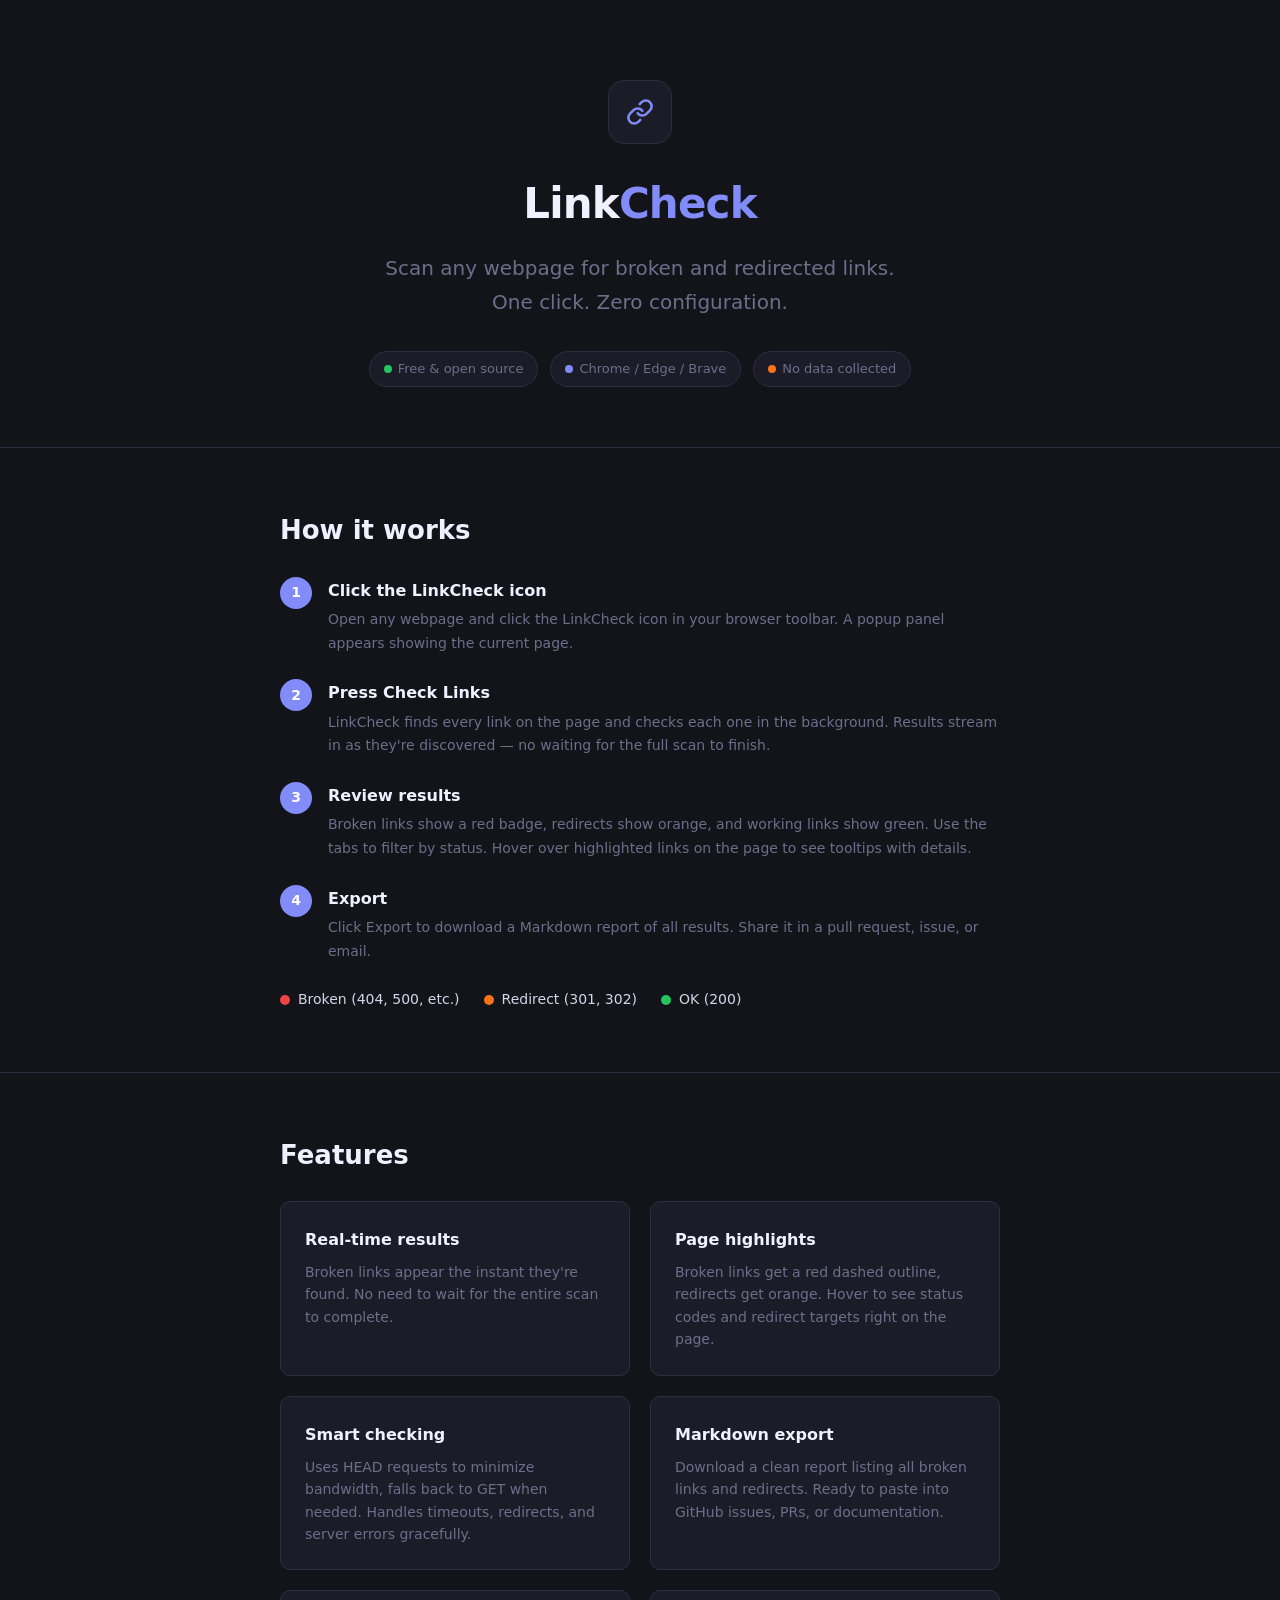
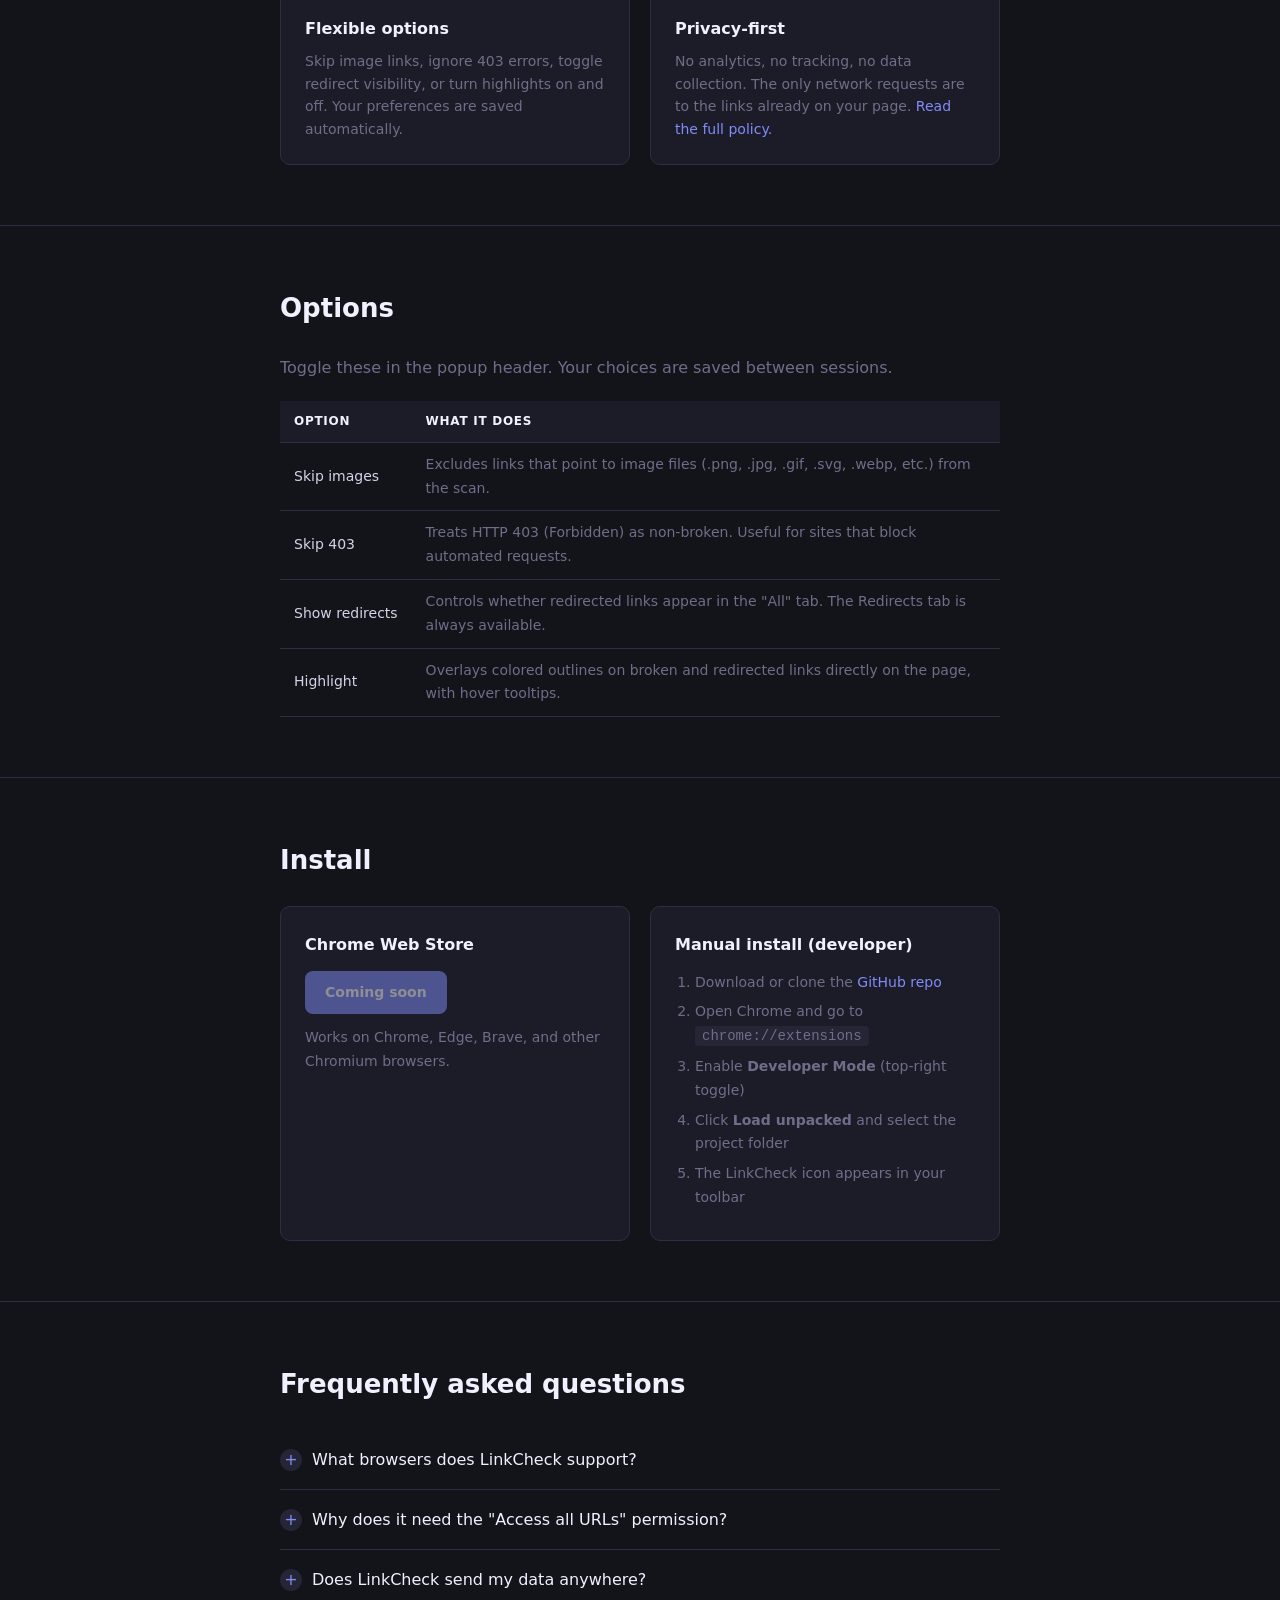
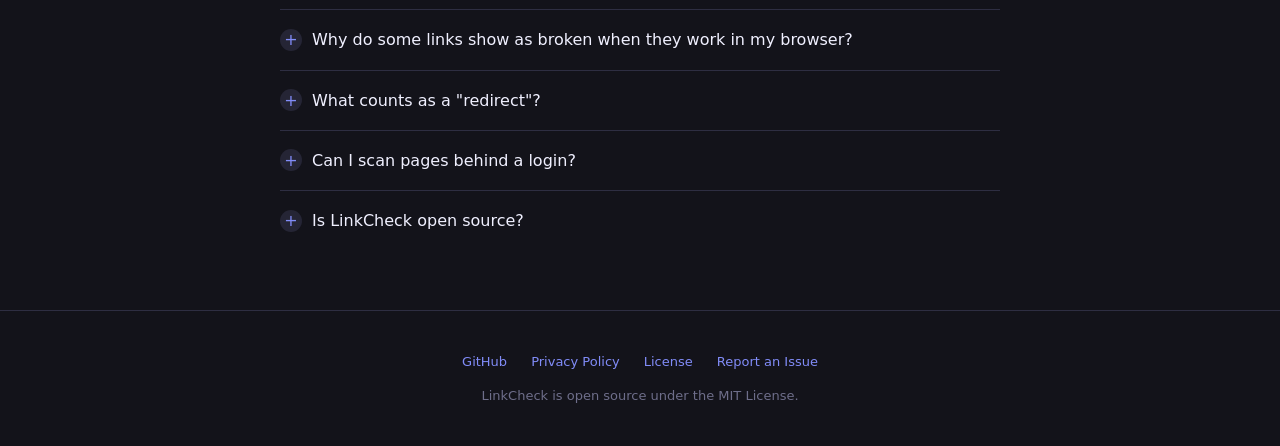
==== index.html @ f2ba8c31 "Add user-facing landing page and privacy policy - index.html: feature overview, how-to steps, option" ====
<!DOCTYPE html>
<html lang="en">
<head>
  <meta charset="UTF-8">
  <meta name="viewport" content="width=device-width, initial-scale=1">
  <title>LinkCheck — Broken Link Scanner for Chrome</title>
  <meta name="description" content="A free, open source Chrome extension that scans any webpage for broken and redirected links. One click to audit. Zero configuration.">
  <style>
    :root {
      --bg: #13131a;
      --bg-2: #1c1c28;
      --bg-3: #252535;
      --border: #2e2e42;
      --text: #d4d4e8;
      --text-dim: #6e6e8a;
      --text-bright: #f0f0ff;
      --broken: #ef4444;
      --redirect: #f97316;
      --ok: #22c55e;
      --accent: #818cf8;
    }
    *, *::before, *::after { box-sizing: border-box; margin: 0; padding: 0; }
    body {
      background: var(--bg);
      color: var(--text);
      font-family: 'Segoe UI', system-ui, -apple-system, sans-serif;
      font-size: 16px;
      line-height: 1.7;
    }
    a { color: var(--accent); text-decoration: none; }
    a:hover { text-decoration: underline; }
    code {
      background: var(--bg-3);
      padding: 2px 7px;
      border-radius: 4px;
      font-size: 14px;
    }

    /* ─── Hero ─────────────────────────────────────── */
    .hero {
      text-align: center;
      padding: 80px 20px 60px;
      border-bottom: 1px solid var(--border);
    }
    .hero-icon {
      display: inline-flex;
      align-items: center;
      justify-content: center;
      width: 64px;
      height: 64px;
      border-radius: 16px;
      background: var(--bg-2);
      border: 1px solid var(--border);
      margin-bottom: 24px;
      color: var(--accent);
    }
    .hero h1 {
      font-size: 42px;
      color: var(--text-bright);
      margin-bottom: 12px;
      letter-spacing: -0.02em;
    }
    .hero h1 span { color: var(--accent); }
    .hero .tagline {
      font-size: 20px;
      color: var(--text-dim);
      max-width: 520px;
      margin: 0 auto 32px;
    }
    .hero-badges {
      display: flex;
      justify-content: center;
      gap: 12px;
      flex-wrap: wrap;
    }
    .badge {
      display: inline-flex;
      align-items: center;
      gap: 6px;
      padding: 6px 14px;
      border-radius: 20px;
      font-size: 13px;
      font-weight: 500;
      border: 1px solid var(--border);
      background: var(--bg-2);
      color: var(--text-dim);
    }
    .badge-dot {
      width: 8px;
      height: 8px;
      border-radius: 50%;
    }

    /* ─── Section layout ──────────────────────────── */
    .container {
      max-width: 760px;
      margin: 0 auto;
      padding: 0 20px;
    }
    section {
      padding: 60px 0;
      border-bottom: 1px solid var(--border);
    }
    section:last-of-type { border-bottom: none; }
    section h2 {
      font-size: 26px;
      color: var(--text-bright);
      margin-bottom: 24px;
    }

    /* ─── Features grid ───────────────────────────── */
    .features {
      display: grid;
      grid-template-columns: 1fr 1fr;
      gap: 20px;
    }
    @media (max-width: 600px) {
      .features { grid-template-columns: 1fr; }
    }
    .feature-card {
      background: var(--bg-2);
      border: 1px solid var(--border);
      border-radius: 10px;
      padding: 24px;
    }
    .feature-card h3 {
      font-size: 16px;
      color: var(--text-bright);
      margin-bottom: 8px;
    }
    .feature-card p {
      font-size: 14px;
      color: var(--text-dim);
      line-height: 1.6;
    }

    /* ─── Steps ───────────────────────────────────── */
    .steps {
      counter-reset: step;
      list-style: none;
      padding: 0;
    }
    .steps li {
      counter-increment: step;
      display: flex;
      align-items: flex-start;
      gap: 16px;
      margin-bottom: 24px;
    }
    .steps li::before {
      content: counter(step);
      flex-shrink: 0;
      width: 32px;
      height: 32px;
      border-radius: 50%;
      background: var(--accent);
      color: #fff;
      font-weight: 700;
      font-size: 14px;
      display: flex;
      align-items: center;
      justify-content: center;
    }
    .step-content h3 {
      font-size: 16px;
      color: var(--text-bright);
      margin-bottom: 4px;
    }
    .step-content p {
      font-size: 14px;
      color: var(--text-dim);
    }

    /* ─── Options table ───────────────────────────── */
    .options-table {
      width: 100%;
      border-collapse: collapse;
      font-size: 14px;
    }
    .options-table th {
      text-align: left;
      padding: 10px 14px;
      background: var(--bg-2);
      color: var(--text-bright);
      font-size: 12px;
      text-transform: uppercase;
      letter-spacing: 0.06em;
      border-bottom: 1px solid var(--border);
    }
    .options-table td {
      padding: 10px 14px;
      border-bottom: 1px solid var(--border);
      color: var(--text-dim);
    }
    .options-table td:first-child {
      color: var(--text);
      font-weight: 500;
      white-space: nowrap;
    }

    /* ─── Status legend ───────────────────────────── */
    .status-legend {
      display: flex;
      gap: 24px;
      flex-wrap: wrap;
      margin-top: 16px;
    }
    .status-item {
      display: flex;
      align-items: center;
      gap: 8px;
      font-size: 14px;
    }
    .status-dot {
      width: 10px;
      height: 10px;
      border-radius: 50%;
    }

    /* ─── Install ─────────────────────────────────── */
    .install-options {
      display: grid;
      grid-template-columns: 1fr 1fr;
      gap: 20px;
    }
    @media (max-width: 600px) {
      .install-options { grid-template-columns: 1fr; }
    }
    .install-card {
      background: var(--bg-2);
      border: 1px solid var(--border);
      border-radius: 10px;
      padding: 24px;
    }
    .install-card h3 {
      font-size: 16px;
      color: var(--text-bright);
      margin-bottom: 12px;
    }
    .install-card p, .install-card ol {
      font-size: 14px;
      color: var(--text-dim);
      line-height: 1.7;
    }
    .install-card ol {
      padding-left: 20px;
    }
    .install-card li {
      margin-bottom: 6px;
    }
    .btn-store {
      display: inline-flex;
      align-items: center;
      gap: 8px;
      padding: 10px 20px;
      background: var(--accent);
      color: #fff;
      font-weight: 600;
      font-size: 14px;
      border-radius: 8px;
      cursor: not-allowed;
      opacity: 0.5;
    }

    /* ─── FAQ ─────────────────────────────────────── */
    details {
      border-bottom: 1px solid var(--border);
      padding: 16px 0;
    }
    details:last-child { border-bottom: none; }
    summary {
      cursor: pointer;
      font-size: 16px;
      font-weight: 500;
      color: var(--text-bright);
      list-style: none;
      display: flex;
      align-items: center;
      gap: 10px;
    }
    summary::before {
      content: '+';
      flex-shrink: 0;
      width: 22px;
      height: 22px;
      border-radius: 50%;
      background: var(--bg-3);
      color: var(--accent);
      font-size: 16px;
      display: flex;
      align-items: center;
      justify-content: center;
      transition: transform 0.2s;
    }
    details[open] summary::before {
      content: '\2212';
    }
    details p {
      margin-top: 12px;
      padding-left: 32px;
      font-size: 14px;
      color: var(--text-dim);
      line-height: 1.7;
    }

    /* ─── Footer ──────────────────────────────────── */
    footer {
      padding: 40px 20px;
      text-align: center;
      font-size: 13px;
      color: var(--text-dim);
      border-top: 1px solid var(--border);
    }
    footer a { color: var(--accent); }
    .footer-links {
      display: flex;
      justify-content: center;
      gap: 24px;
      margin-bottom: 12px;
    }
  </style>
</head>
<body>

  <!-- Hero -->
  <div class="hero">
    <div class="hero-icon">
      <svg width="28" height="28" viewBox="0 0 24 24" fill="none" stroke="currentColor" stroke-width="2.2" stroke-linecap="round" stroke-linejoin="round">
        <path d="M10 13a5 5 0 0 0 7.54.54l3-3a5 5 0 0 0-7.07-7.07l-1.72 1.71"/>
        <path d="M14 11a5 5 0 0 0-7.54-.54l-3 3a5 5 0 0 0 7.07 7.07l1.71-1.71"/>
      </svg>
    </div>
    <h1>Link<span>Check</span></h1>
    <p class="tagline">Scan any webpage for broken and redirected links. One click. Zero configuration.</p>
    <div class="hero-badges">
      <span class="badge"><span class="badge-dot" style="background:var(--ok)"></span> Free &amp; open source</span>
      <span class="badge"><span class="badge-dot" style="background:var(--accent)"></span> Chrome / Edge / Brave</span>
      <span class="badge"><span class="badge-dot" style="background:var(--redirect)"></span> No data collected</span>
    </div>
  </div>

  <!-- How it works -->
  <section>
    <div class="container">
      <h2>How it works</h2>
      <ol class="steps">
        <li>
          <div class="step-content">
            <h3>Click the LinkCheck icon</h3>
            <p>Open any webpage and click the LinkCheck icon in your browser toolbar. A popup panel appears showing the current page.</p>
          </div>
        </li>
        <li>
          <div class="step-content">
            <h3>Press Check Links</h3>
            <p>LinkCheck finds every link on the page and checks each one in the background. Results stream in as they're discovered — no waiting for the full scan to finish.</p>
          </div>
        </li>
        <li>
          <div class="step-content">
            <h3>Review results</h3>
            <p>Broken links show a red badge, redirects show orange, and working links show green. Use the tabs to filter by status. Hover over highlighted links on the page to see tooltips with details.</p>
          </div>
        </li>
        <li>
          <div class="step-content">
            <h3>Export</h3>
            <p>Click Export to download a Markdown report of all results. Share it in a pull request, issue, or email.</p>
          </div>
        </li>
      </ol>

      <div class="status-legend">
        <span class="status-item"><span class="status-dot" style="background:var(--broken)"></span> Broken (404, 500, etc.)</span>
        <span class="status-item"><span class="status-dot" style="background:var(--redirect)"></span> Redirect (301, 302)</span>
        <span class="status-item"><span class="status-dot" style="background:var(--ok)"></span> OK (200)</span>
      </div>
    </div>
  </section>

  <!-- Features -->
  <section>
    <div class="container">
      <h2>Features</h2>
      <div class="features">
        <div class="feature-card">
          <h3>Real-time results</h3>
          <p>Broken links appear the instant they're found. No need to wait for the entire scan to complete.</p>
        </div>
        <div class="feature-card">
          <h3>Page highlights</h3>
          <p>Broken links get a red dashed outline, redirects get orange. Hover to see status codes and redirect targets right on the page.</p>
        </div>
        <div class="feature-card">
          <h3>Smart checking</h3>
          <p>Uses HEAD requests to minimize bandwidth, falls back to GET when needed. Handles timeouts, redirects, and server errors gracefully.</p>
        </div>
        <div class="feature-card">
          <h3>Markdown export</h3>
          <p>Download a clean report listing all broken links and redirects. Ready to paste into GitHub issues, PRs, or documentation.</p>
        </div>
        <div class="feature-card">
          <h3>Flexible options</h3>
          <p>Skip image links, ignore 403 errors, toggle redirect visibility, or turn highlights on and off. Your preferences are saved automatically.</p>
        </div>
        <div class="feature-card">
          <h3>Privacy-first</h3>
          <p>No analytics, no tracking, no data collection. The only network requests are to the links already on your page. <a href="privacy.html">Read the full policy.</a></p>
        </div>
      </div>
    </div>
  </section>

  <!-- Options -->
  <section>
    <div class="container">
      <h2>Options</h2>
      <p style="margin-bottom:20px; color:var(--text-dim);">Toggle these in the popup header. Your choices are saved between sessions.</p>
      <table class="options-table">
        <thead>
          <tr><th>Option</th><th>What it does</th></tr>
        </thead>
        <tbody>
          <tr><td>Skip images</td><td>Excludes links that point to image files (.png, .jpg, .gif, .svg, .webp, etc.) from the scan.</td></tr>
          <tr><td>Skip 403</td><td>Treats HTTP 403 (Forbidden) as non-broken. Useful for sites that block automated requests.</td></tr>
          <tr><td>Show redirects</td><td>Controls whether redirected links appear in the "All" tab. The Redirects tab is always available.</td></tr>
          <tr><td>Highlight</td><td>Overlays colored outlines on broken and redirected links directly on the page, with hover tooltips.</td></tr>
        </tbody>
      </table>
    </div>
  </section>

  <!-- Install -->
  <section>
    <div class="container">
      <h2>Install</h2>
      <div class="install-options">
        <div class="install-card">
          <h3>Chrome Web Store</h3>
          <p><span class="btn-store">Coming soon</span></p>
          <p style="margin-top:12px;">Works on Chrome, Edge, Brave, and other Chromium browsers.</p>
        </div>
        <div class="install-card">
          <h3>Manual install (developer)</h3>
          <ol>
            <li>Download or clone the <a href="https://github.com/computerscienceiscool/linkcheck">GitHub repo</a></li>
            <li>Open Chrome and go to <code>chrome://extensions</code></li>
            <li>Enable <strong>Developer Mode</strong> (top-right toggle)</li>
            <li>Click <strong>Load unpacked</strong> and select the project folder</li>
            <li>The LinkCheck icon appears in your toolbar</li>
          </ol>
        </div>
      </div>
    </div>
  </section>

  <!-- FAQ -->
  <section>
    <div class="container">
      <h2>Frequently asked questions</h2>

      <details>
        <summary>What browsers does LinkCheck support?</summary>
        <p>LinkCheck works on Chrome, Microsoft Edge, Brave, and any Chromium-based browser (version 88 or later). Firefox and Safari are not currently supported.</p>
      </details>

      <details>
        <summary>Why does it need the "Access all URLs" permission?</summary>
        <p>LinkCheck sends requests to every link found on the page you're scanning. Without broad host permission, it could only check links on a handful of pre-approved domains — which would make it useless for most pages. The permission is used solely for link checking, never for reading or modifying page content on other sites.</p>
      </details>

      <details>
        <summary>Does LinkCheck send my data anywhere?</summary>
        <p>No. The only outbound requests are HTTP checks to the URLs already visible on the page. No analytics, telemetry, or tracking of any kind. See the <a href="privacy.html">privacy policy</a> for details.</p>
      </details>

      <details>
        <summary>Why do some links show as broken when they work in my browser?</summary>
        <p>Some servers block automated requests (returning 403 Forbidden) or behave differently for HEAD requests. Try enabling the "Skip 403" option. Links behind login walls or CAPTCHAs will also appear broken since LinkCheck can't authenticate.</p>
      </details>

      <details>
        <summary>What counts as a "redirect"?</summary>
        <p>A link is flagged as a redirect when the final URL after following all redirects is different from the original link (ignoring trailing slashes). For example, if <code>http://example.com</code> redirects to <code>https://www.example.com</code>, that's a redirect. Updating these links improves page load speed and SEO.</p>
      </details>

      <details>
        <summary>Can I scan pages behind a login?</summary>
        <p>Yes — if you're already logged in and can see the page, LinkCheck can scan it. It runs directly in your browser using your existing session. However, links that <em>themselves</em> require authentication will likely show as broken.</p>
      </details>

      <details>
        <summary>Is LinkCheck open source?</summary>
        <p>Yes. LinkCheck is released under the <a href="https://github.com/computerscienceiscool/linkcheck/blob/main/LICENSE">MIT License</a>. Contributions are welcome on <a href="https://github.com/computerscienceiscool/linkcheck">GitHub</a>.</p>
      </details>
    </div>
  </section>

  <!-- Footer -->
  <footer>
    <div class="footer-links">
      <a href="https://github.com/computerscienceiscool/linkcheck">GitHub</a>
      <a href="privacy.html">Privacy Policy</a>
      <a href="https://github.com/computerscienceiscool/linkcheck/blob/main/LICENSE">License</a>
      <a href="https://github.com/computerscienceiscool/linkcheck/issues">Report an Issue</a>
    </div>
    <p>LinkCheck is open source under the MIT License.</p>
  </footer>

</body>
</html>
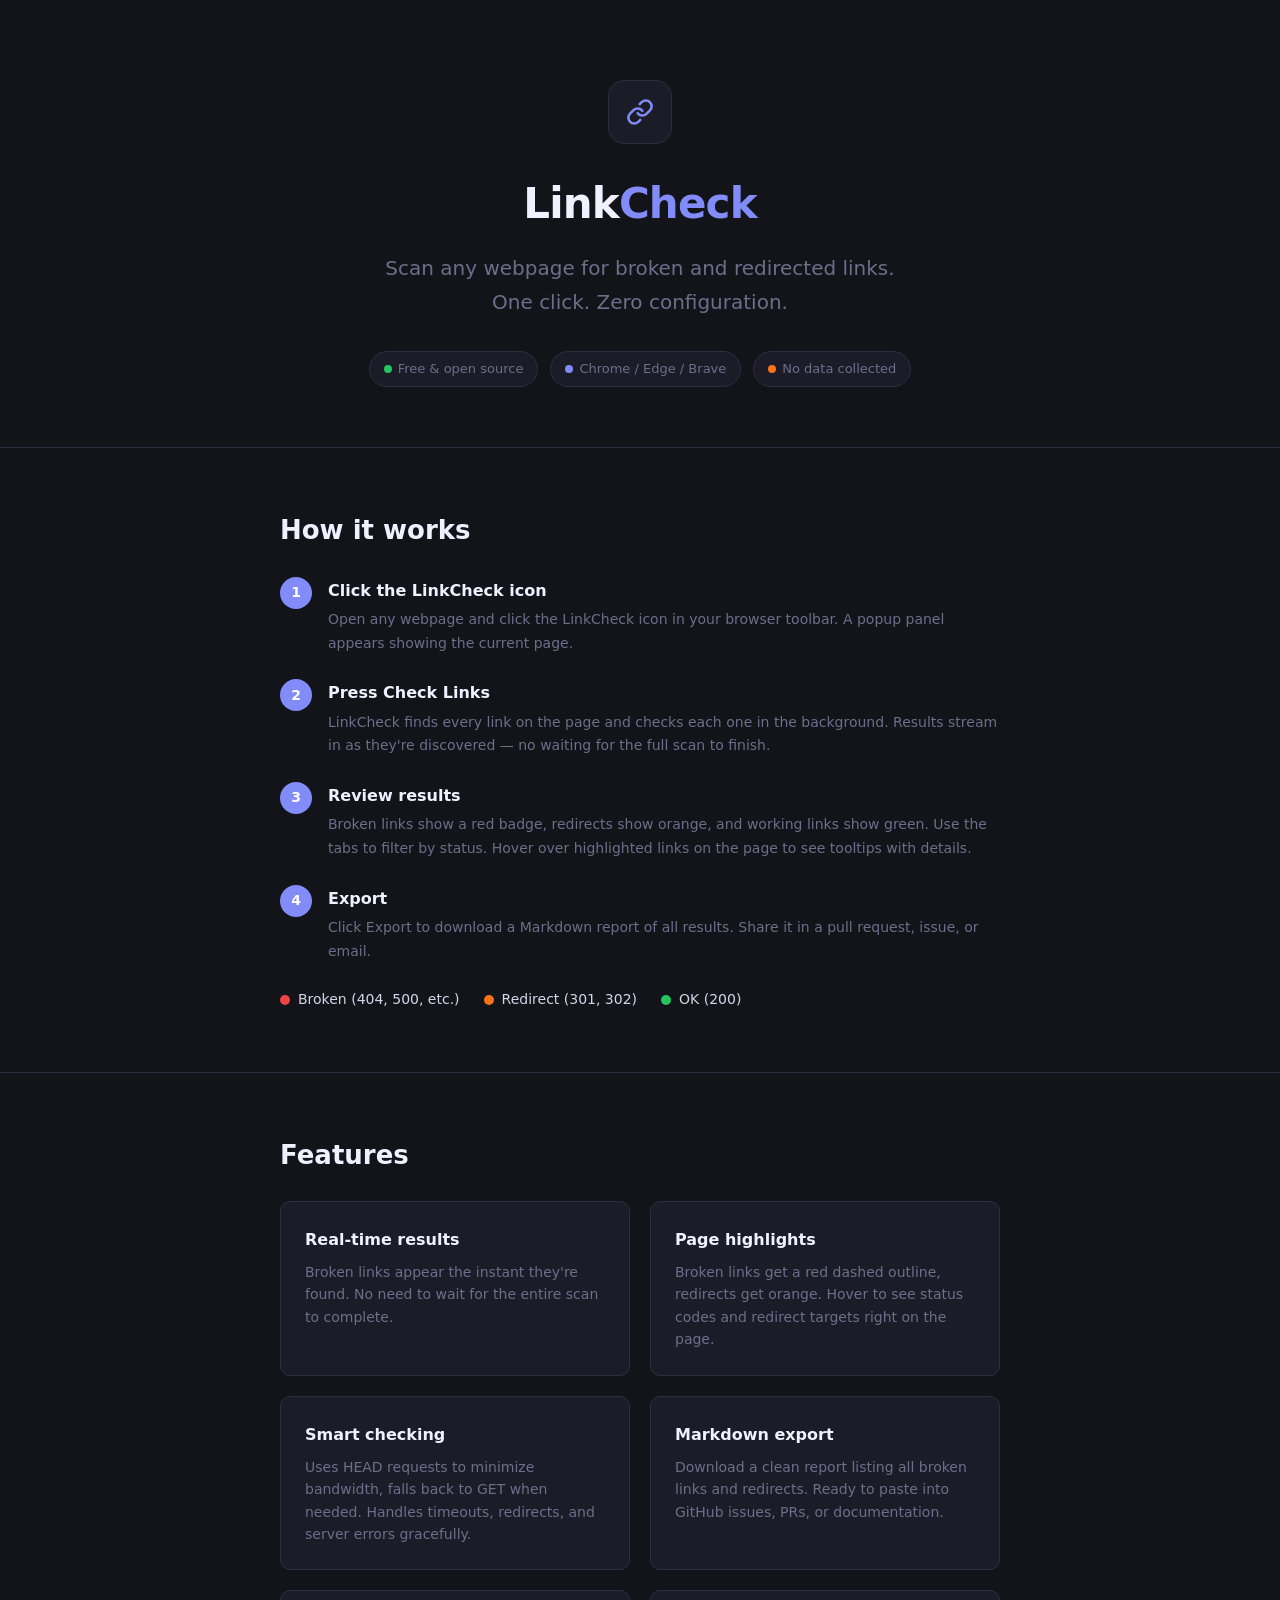
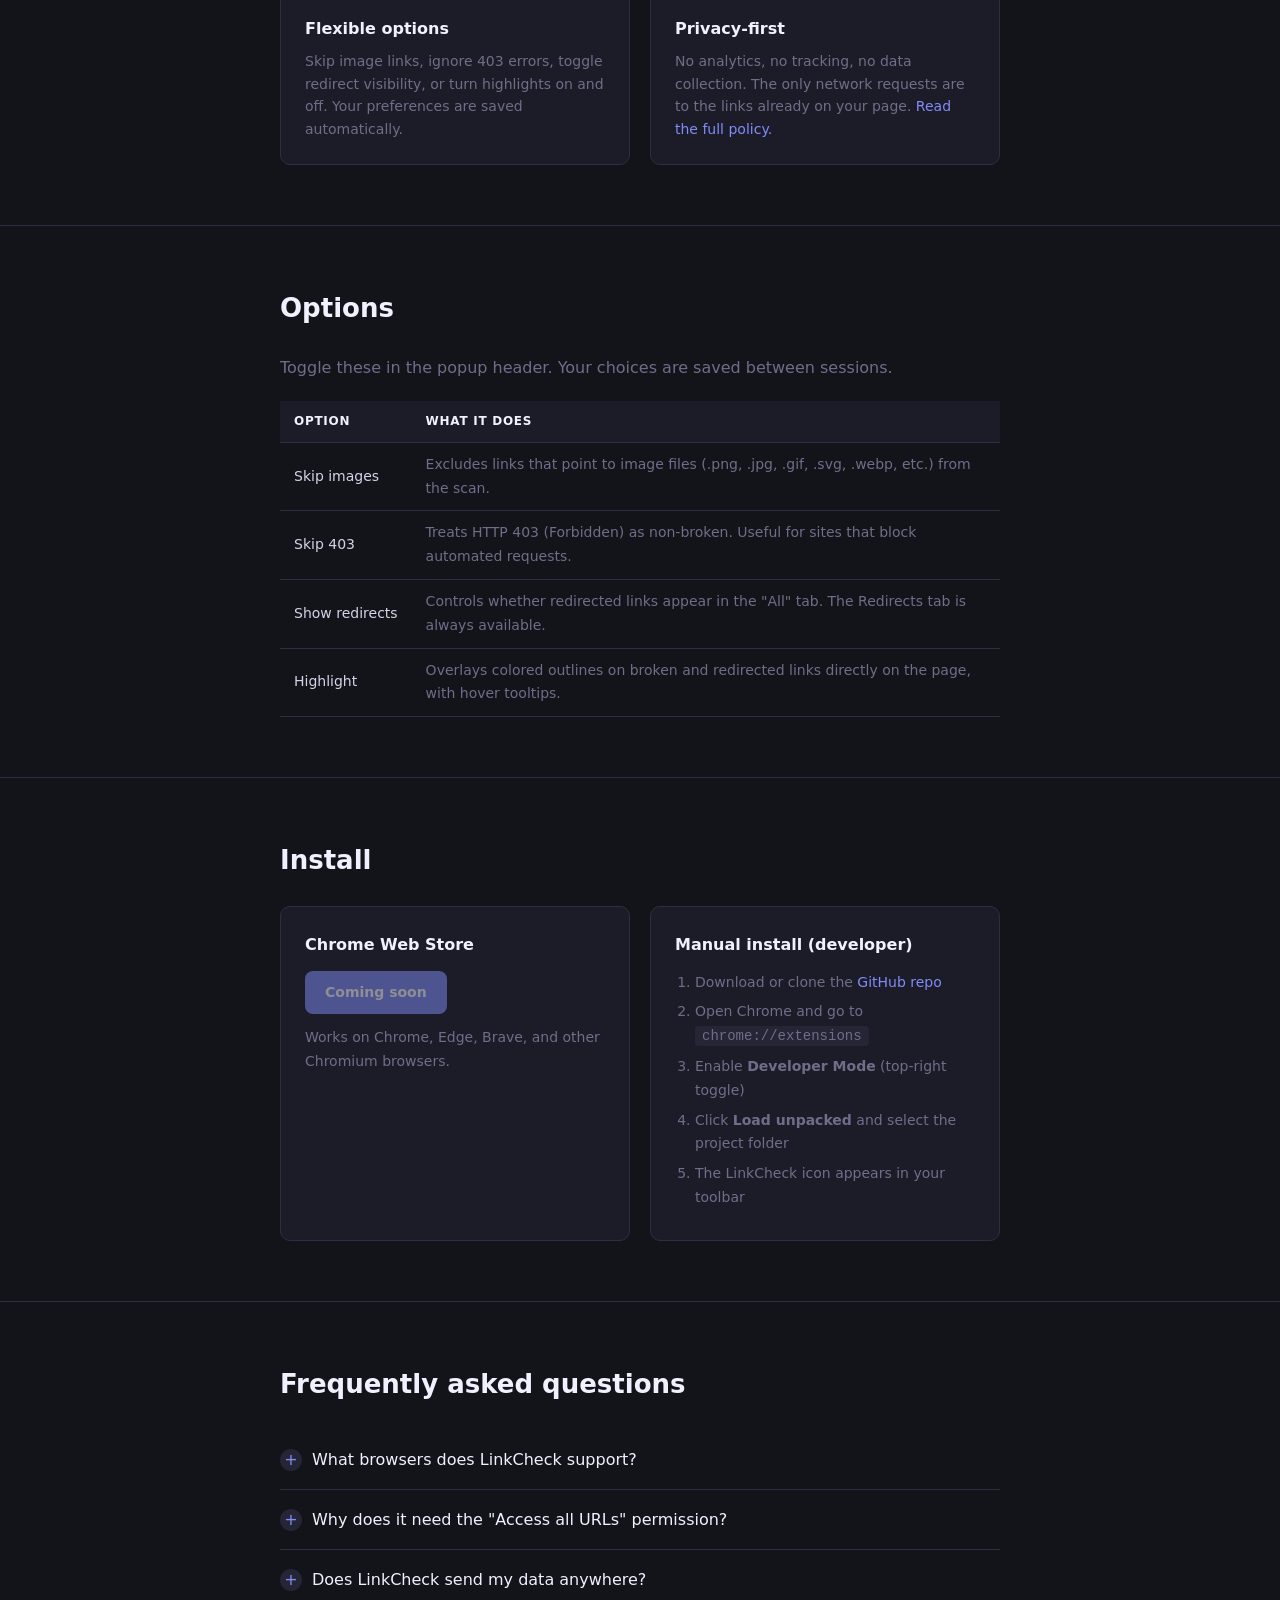
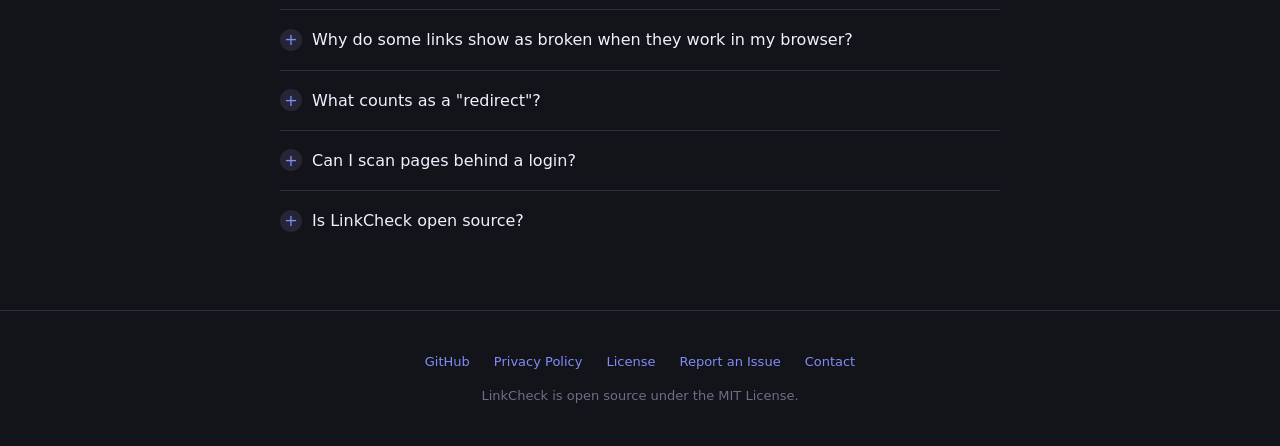
==== commit 4f5f4d01: "Add contact email with tool name in subject line" ====
--- a/index.html
+++ b/index.html
@@ -443,7 +443,7 @@
         <div class="install-card">
           <h3>Manual install (developer)</h3>
           <ol>
-            <li>Download or clone the <a href="https://github.com/computerscienceiscool/linkcheck">GitHub repo</a></li>
+            <li>Download or clone the <a href="https://github.com/gameshoutout/linkcheck">GitHub repo</a></li>
             <li>Open Chrome and go to <code>chrome://extensions</code></li>
             <li>Enable <strong>Developer Mode</strong> (top-right toggle)</li>
             <li>Click <strong>Load unpacked</strong> and select the project folder</li>
@@ -491,7 +491,7 @@
 
       <details>
         <summary>Is LinkCheck open source?</summary>
-        <p>Yes. LinkCheck is released under the <a href="https://github.com/computerscienceiscool/linkcheck/blob/main/LICENSE">MIT License</a>. Contributions are welcome on <a href="https://github.com/computerscienceiscool/linkcheck">GitHub</a>.</p>
+        <p>Yes. LinkCheck is released under the <a href="https://github.com/gameshoutout/linkcheck/blob/main/LICENSE">MIT License</a>. Contributions are welcome on <a href="https://github.com/gameshoutout/linkcheck">GitHub</a>.</p>
       </details>
     </div>
   </section>
@@ -499,10 +499,11 @@
   <!-- Footer -->
   <footer>
     <div class="footer-links">
-      <a href="https://github.com/computerscienceiscool/linkcheck">GitHub</a>
+      <a href="https://github.com/gameshoutout/linkcheck">GitHub</a>
       <a href="privacy.html">Privacy Policy</a>
-      <a href="https://github.com/computerscienceiscool/linkcheck/blob/main/LICENSE">License</a>
-      <a href="https://github.com/computerscienceiscool/linkcheck/issues">Report an Issue</a>
+      <a href="https://github.com/gameshoutout/linkcheck/blob/main/LICENSE">License</a>
+      <a href="https://github.com/gameshoutout/linkcheck/issues">Report an Issue</a>
+      <a href="mailto:support@gameshoutout.com?subject=LinkCheck%20%E2%80%94%20Feedback">Contact</a>
     </div>
     <p>LinkCheck is open source under the MIT License.</p>
   </footer>
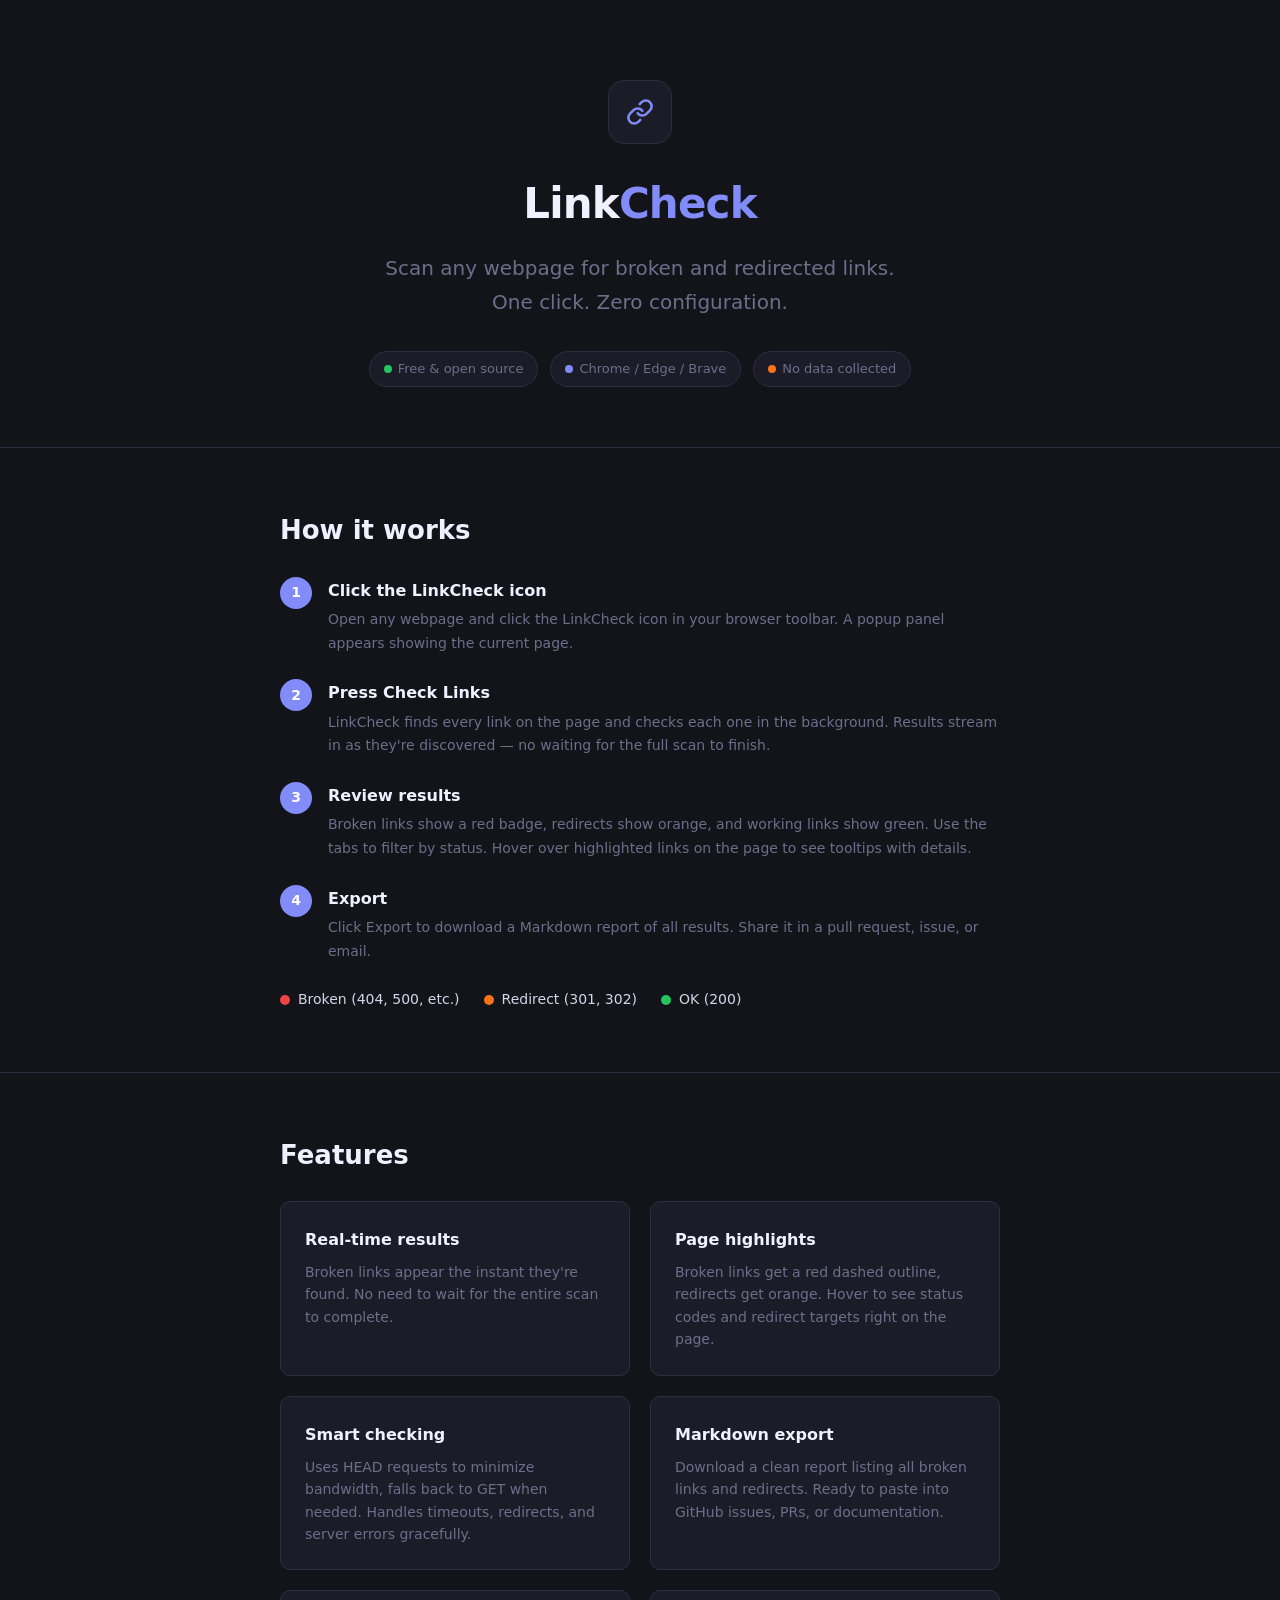
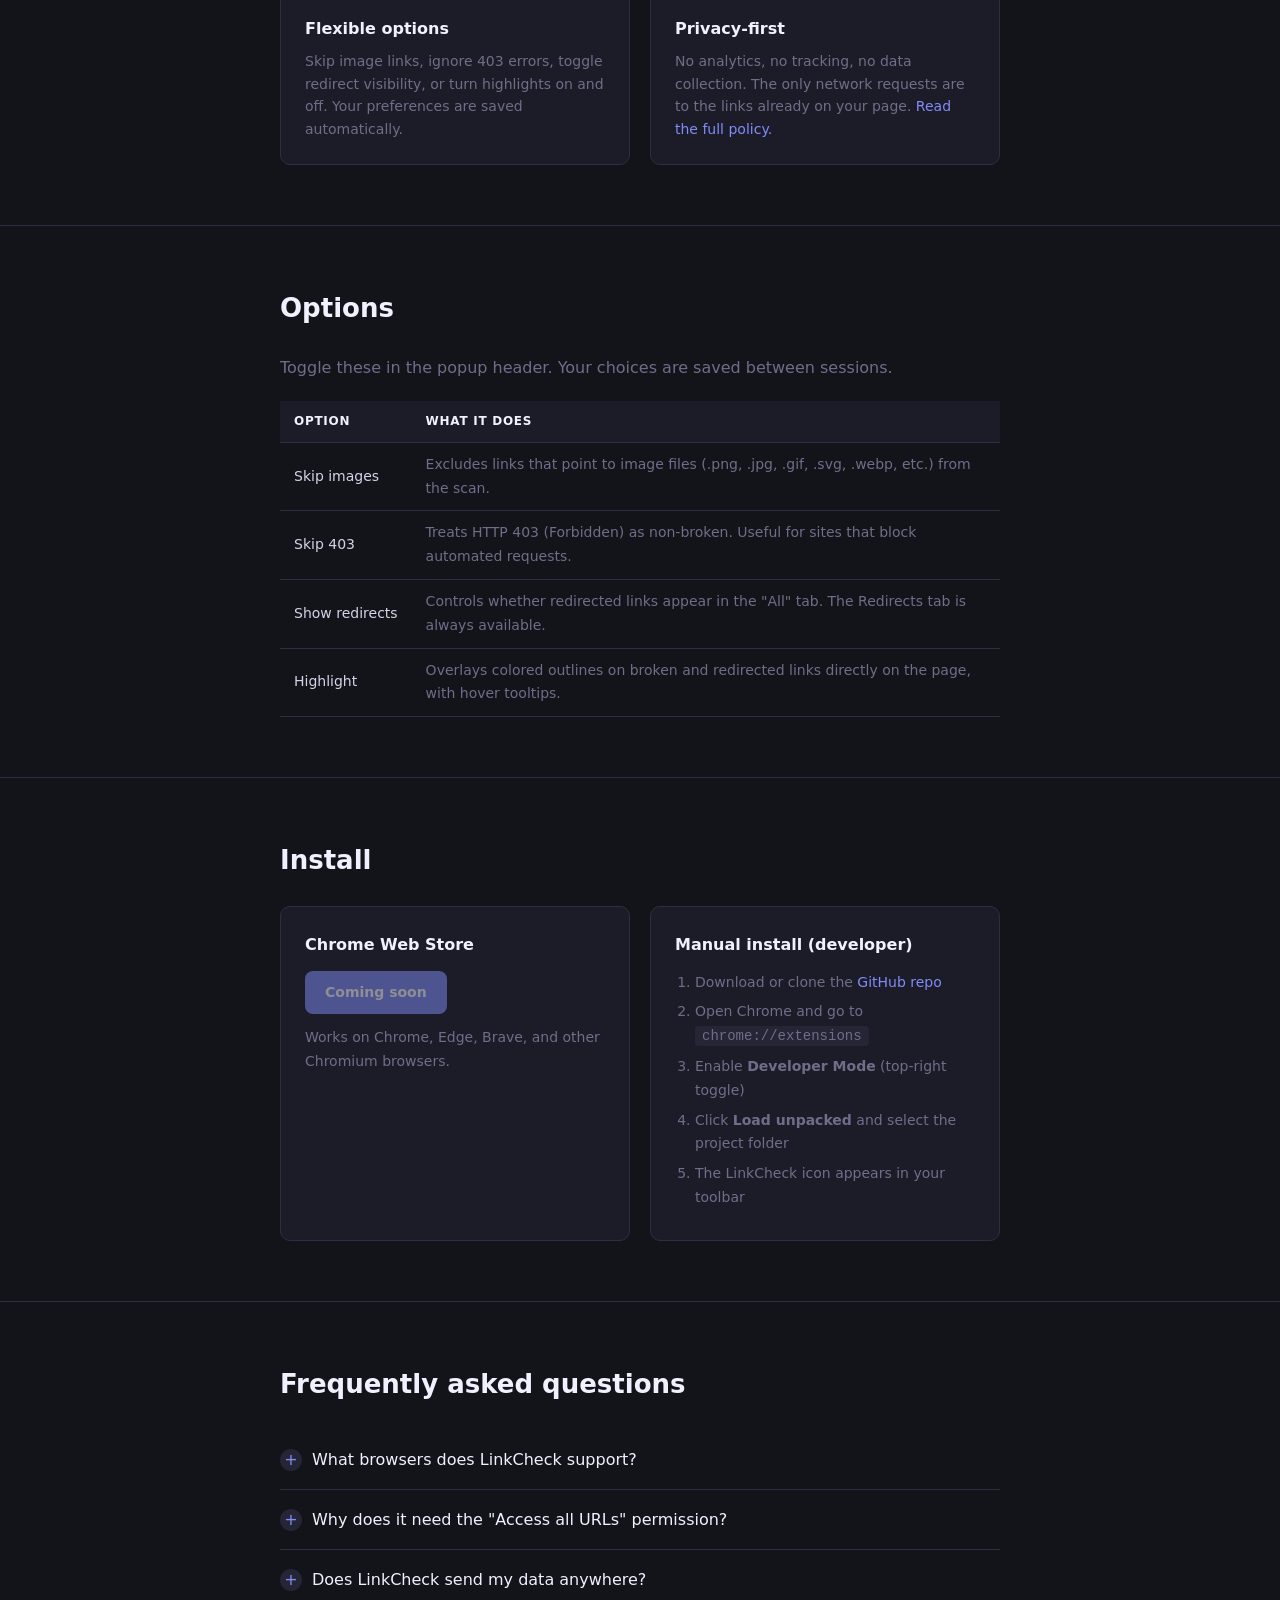
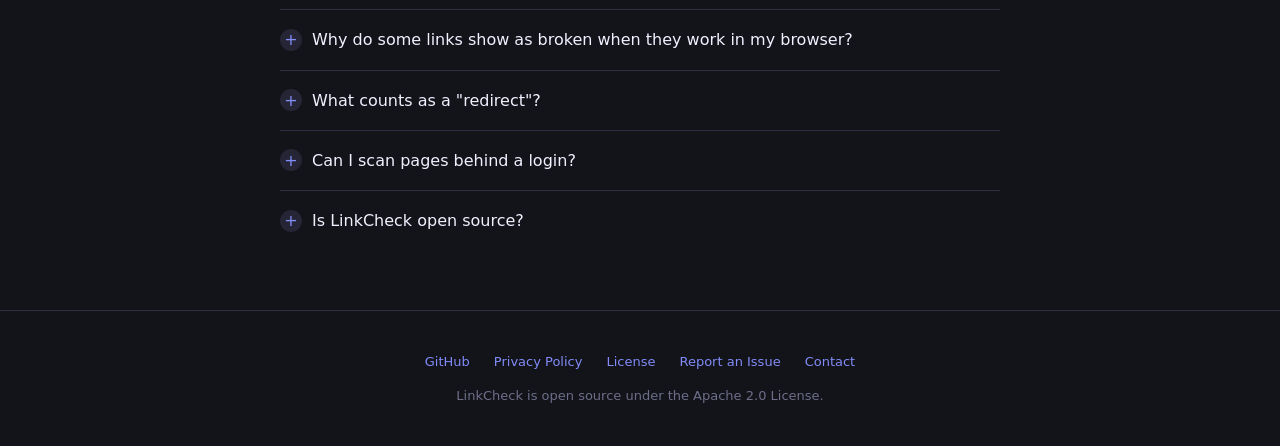
==== commit ca714b0c: "Switch license from MIT to Apache 2.0" ====
--- a/index.html
+++ b/index.html
@@ -491,7 +491,7 @@
 
       <details>
         <summary>Is LinkCheck open source?</summary>
-        <p>Yes. LinkCheck is released under the <a href="https://github.com/gameshoutout/linkcheck/blob/main/LICENSE">MIT License</a>. Contributions are welcome on <a href="https://github.com/gameshoutout/linkcheck">GitHub</a>.</p>
+        <p>Yes. LinkCheck is released under the <a href="https://github.com/gameshoutout/linkcheck/blob/main/LICENSE">Apache 2.0 License</a>. Contributions are welcome on <a href="https://github.com/gameshoutout/linkcheck">GitHub</a>.</p>
       </details>
     </div>
   </section>
@@ -505,7 +505,7 @@
       <a href="https://github.com/gameshoutout/linkcheck/issues">Report an Issue</a>
       <a href="mailto:support@gameshoutout.com?subject=LinkCheck%20%E2%80%94%20Feedback">Contact</a>
     </div>
-    <p>LinkCheck is open source under the MIT License.</p>
+    <p>LinkCheck is open source under the Apache 2.0 License.</p>
   </footer>
 
 </body>
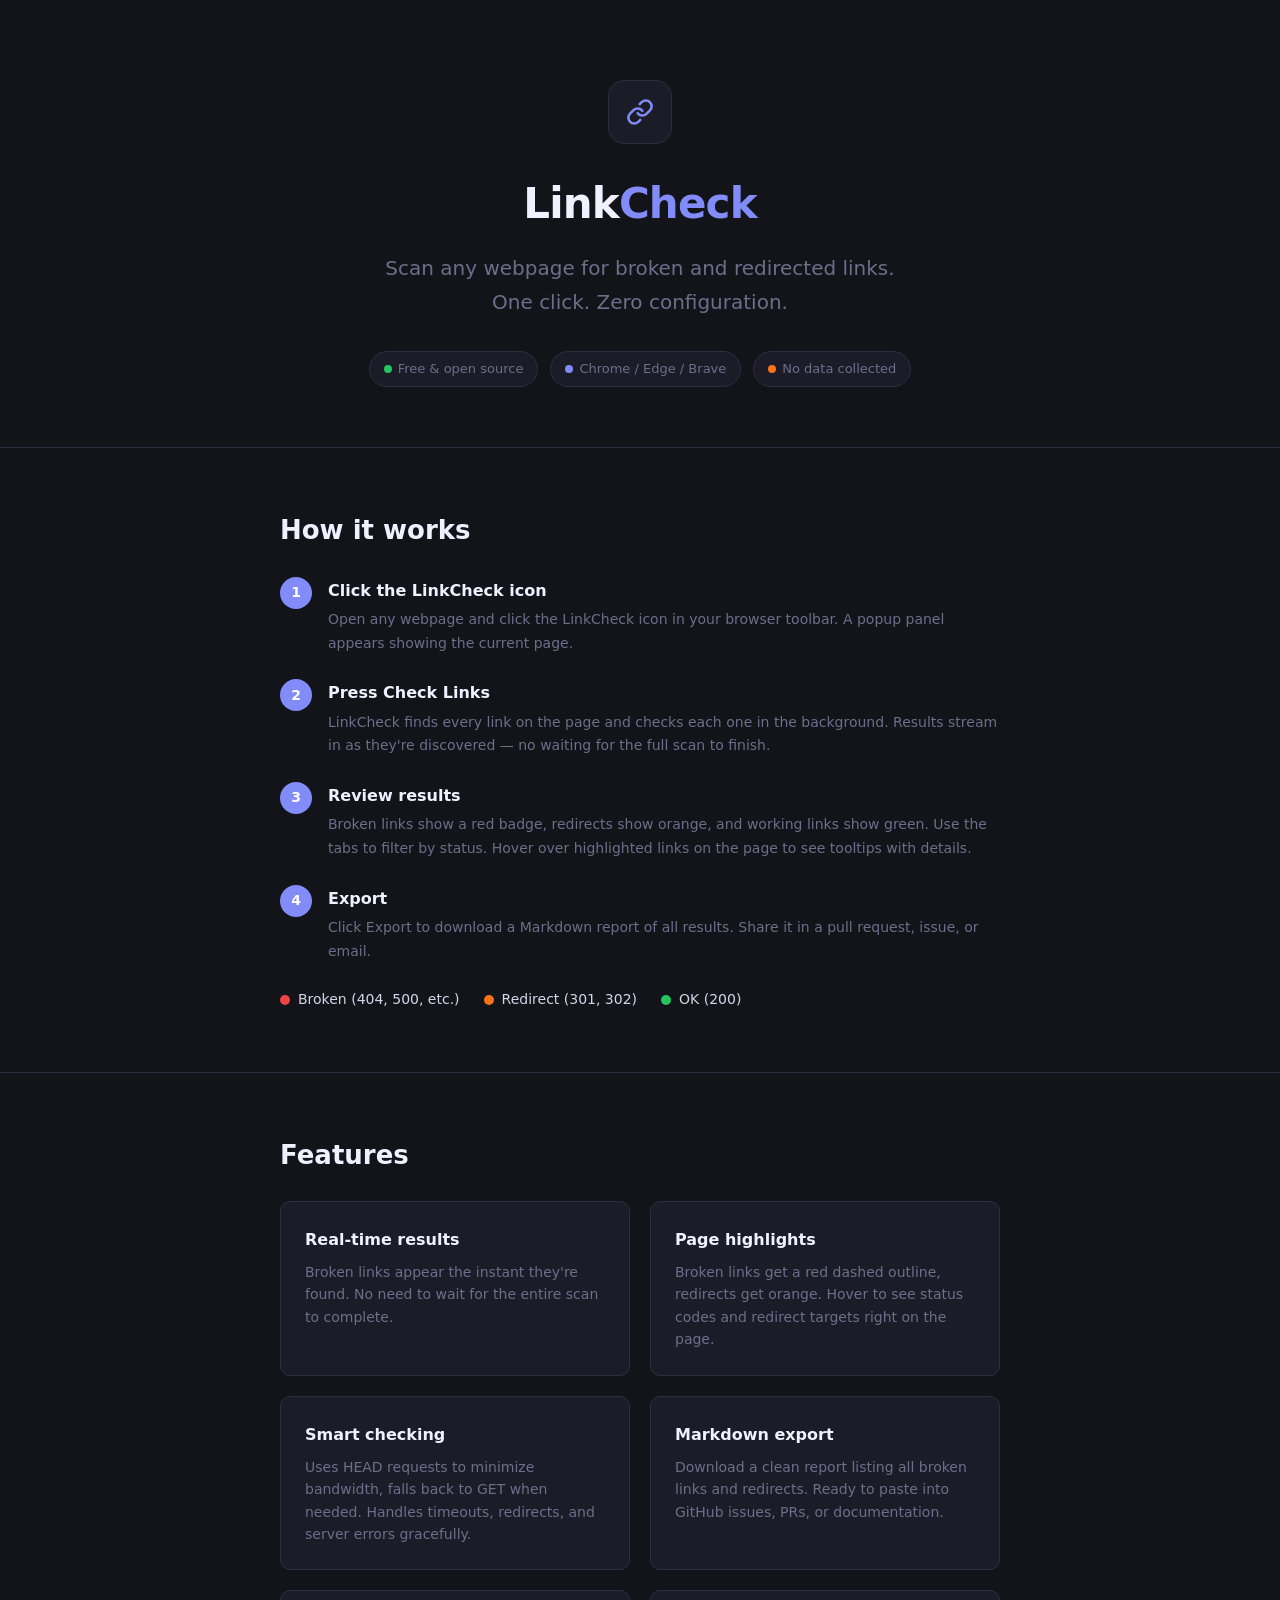
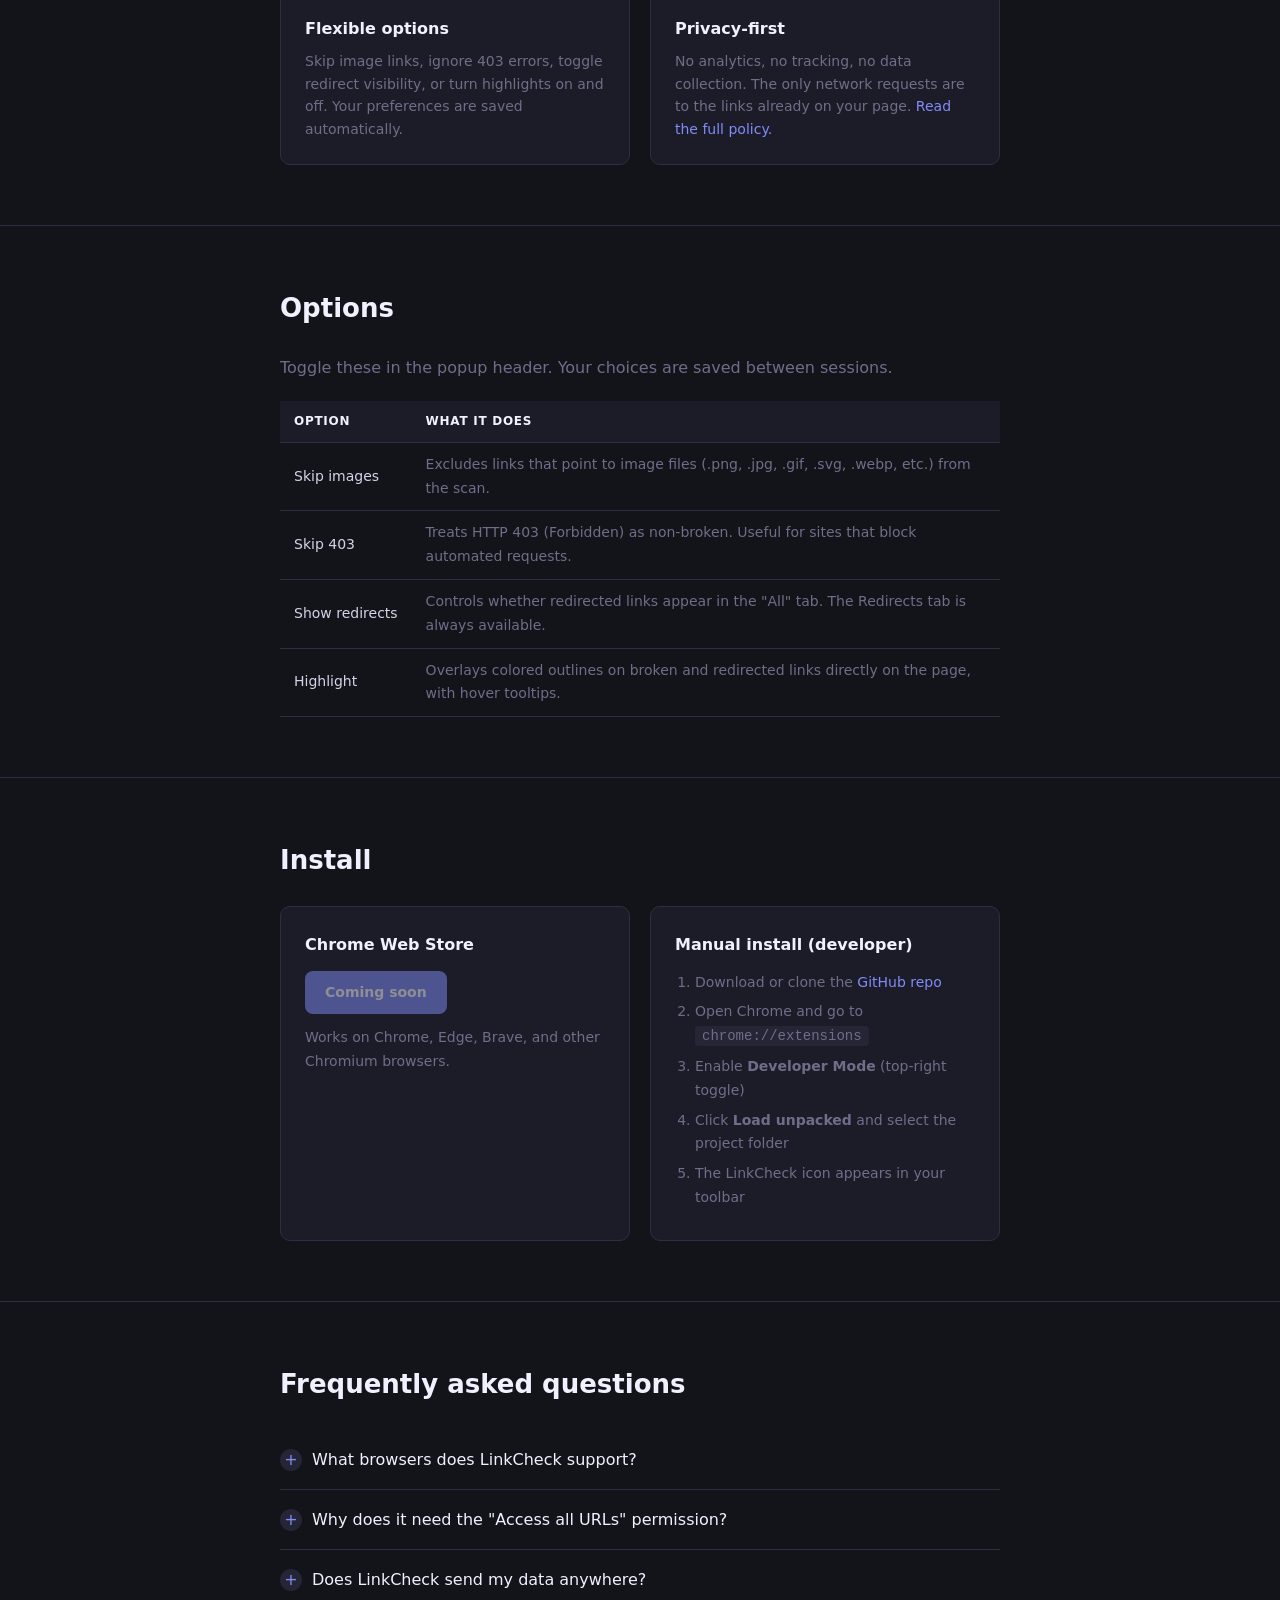
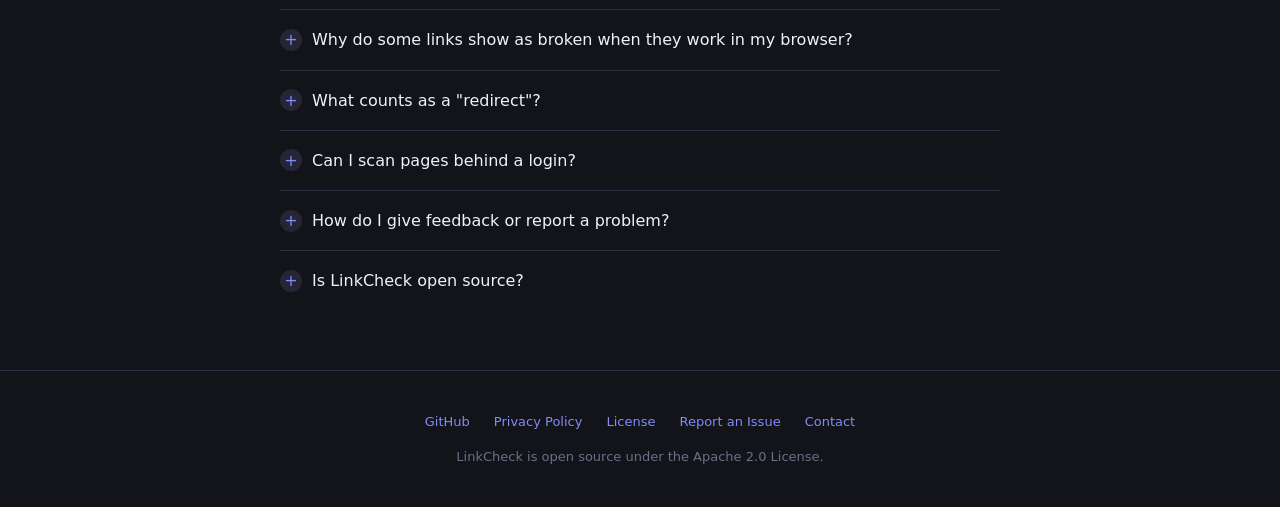
==== commit a783465d: "Add feedback FAQ entry with email link for non-GitHub users" ====
--- a/index.html
+++ b/index.html
@@ -490,6 +490,11 @@
       </details>
 
       <details>
+        <summary>How do I give feedback or report a problem?</summary>
+        <p>Just send an email to <a href="mailto:support@gameshoutout.com?subject=LinkCheck%20%E2%80%94%20Feedback">support@gameshoutout.com</a> — we'd love to hear from you. You can also leave a review on the Chrome Web Store.</p>
+      </details>
+
+      <details>
         <summary>Is LinkCheck open source?</summary>
         <p>Yes. LinkCheck is released under the <a href="https://github.com/gameshoutout/linkcheck/blob/main/LICENSE">Apache 2.0 License</a>. Contributions are welcome on <a href="https://github.com/gameshoutout/linkcheck">GitHub</a>.</p>
       </details>
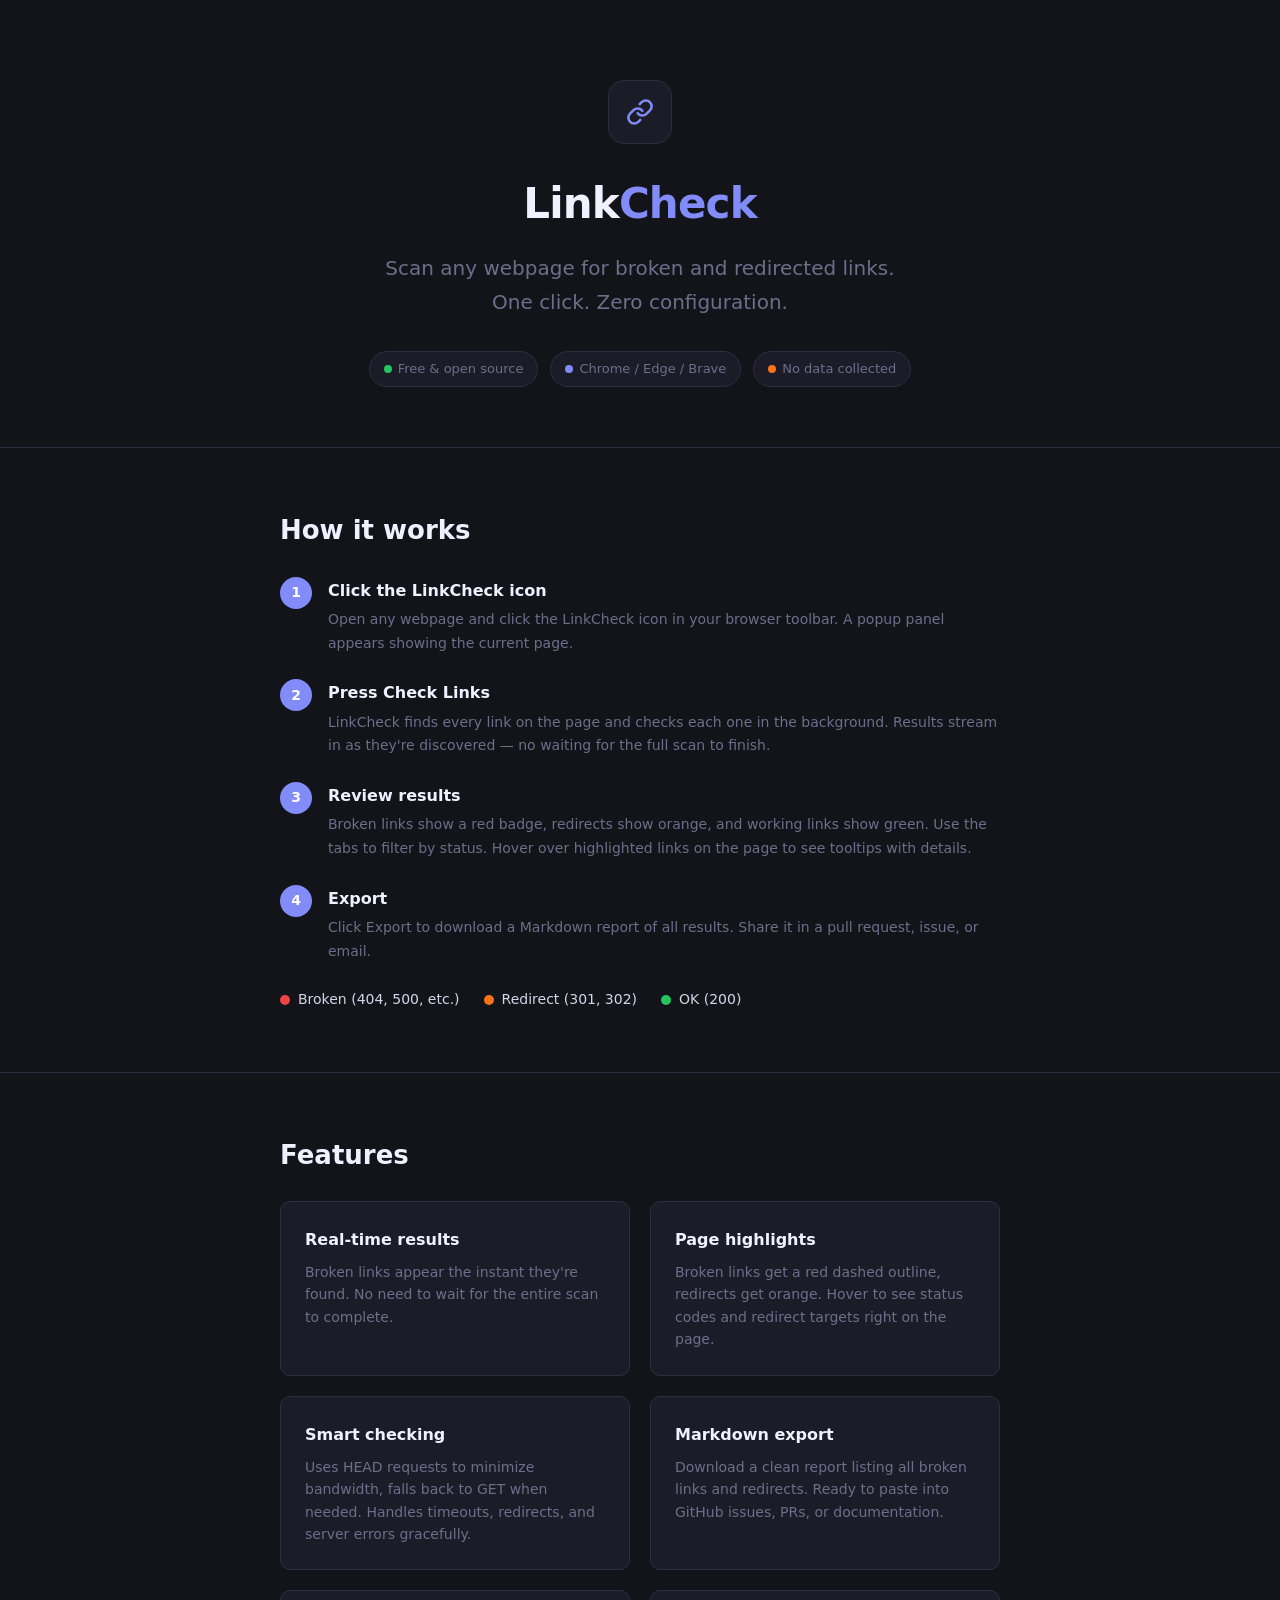
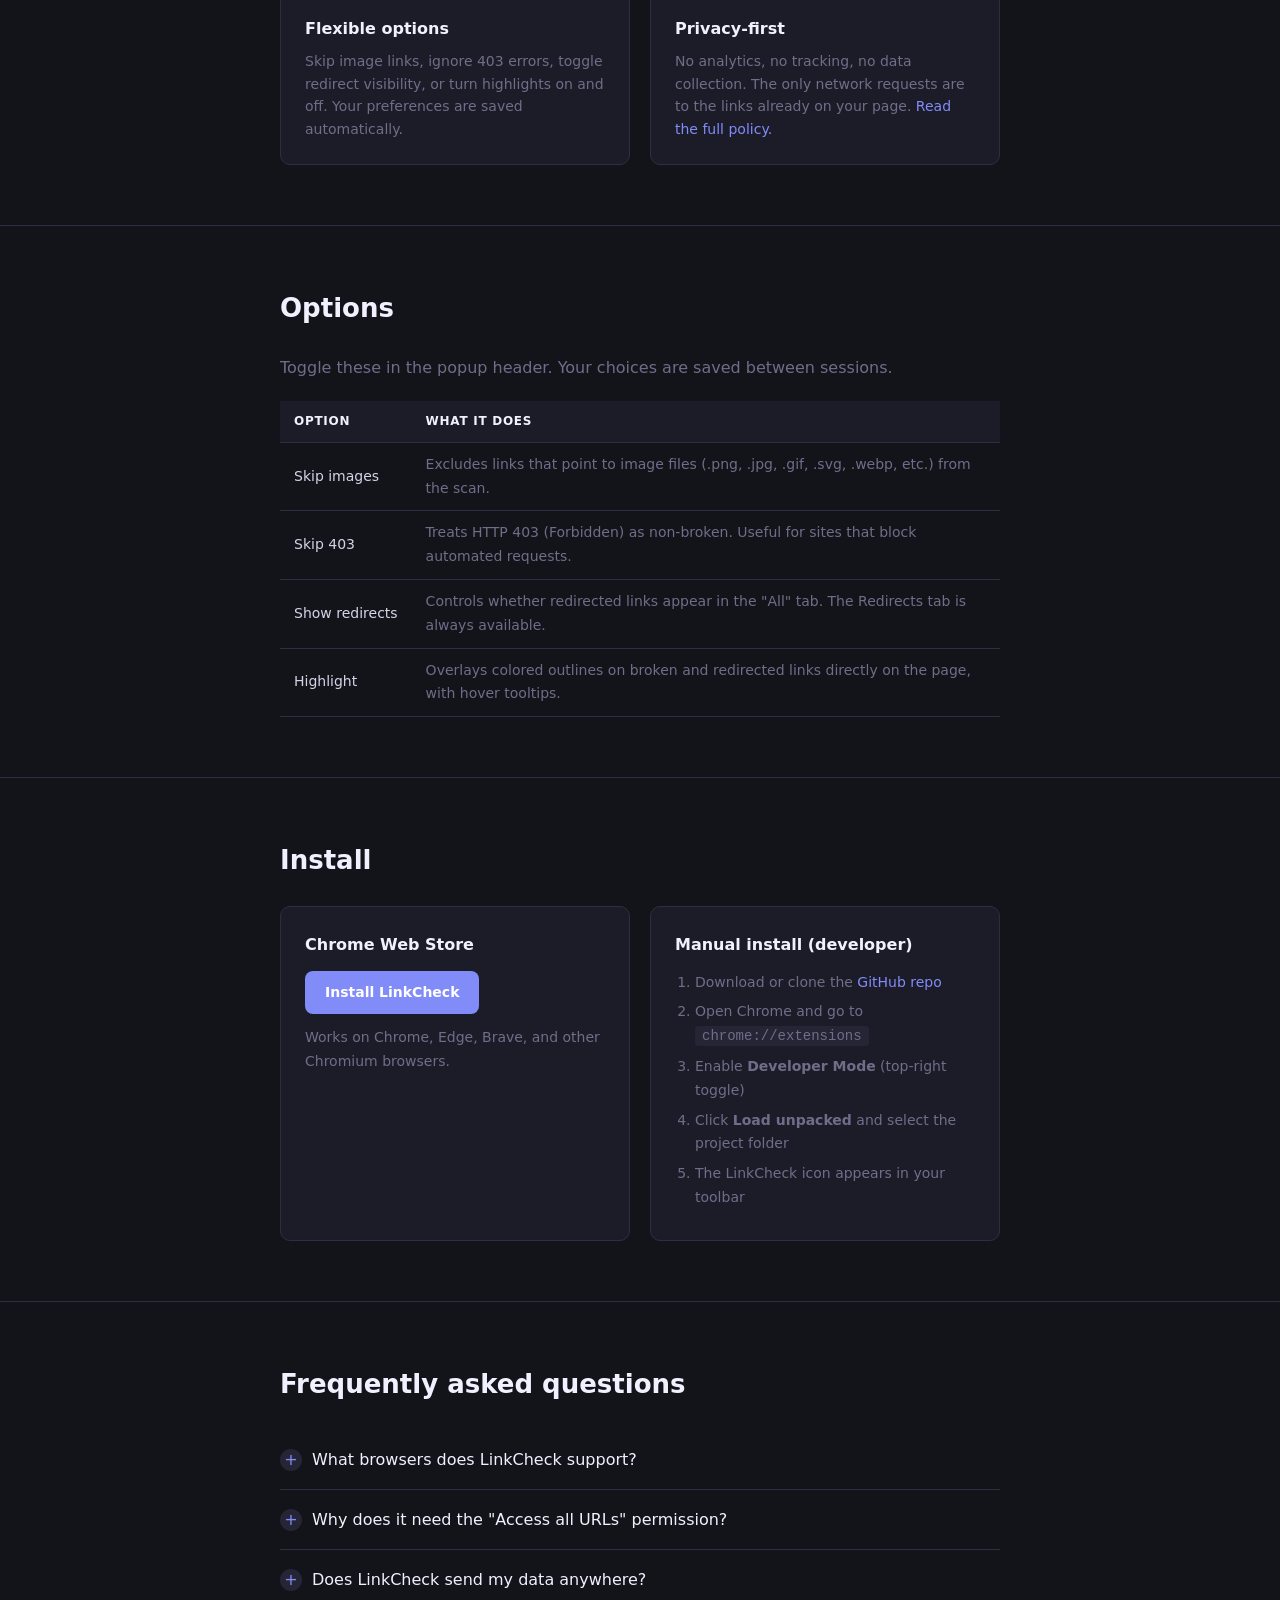
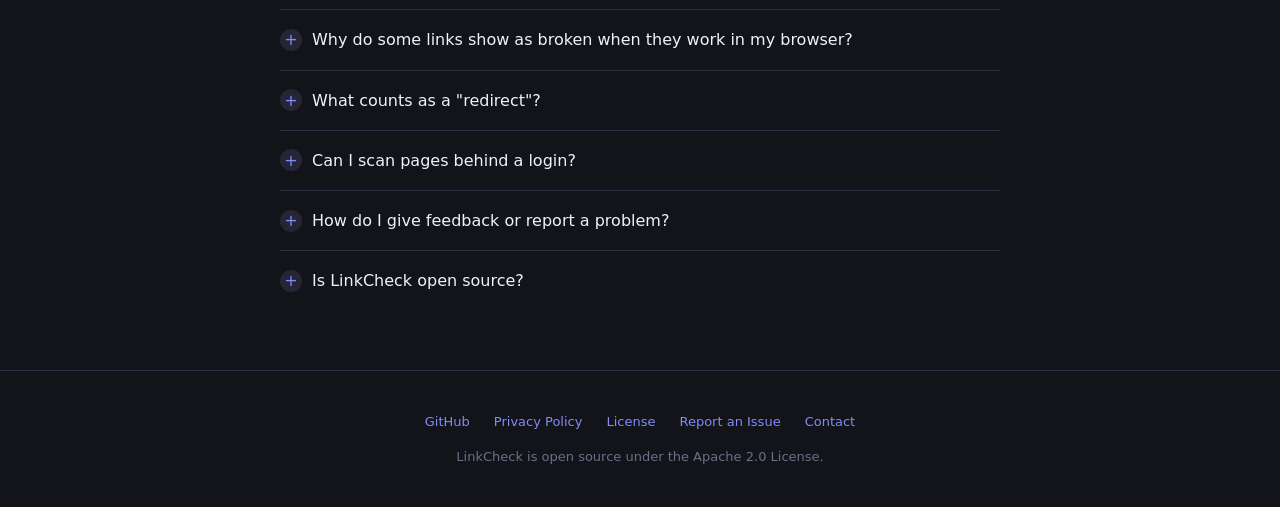
==== commit 1a3f2763: "Replace Coming Soon with Chrome Web Store install link" ====
--- a/index.html
+++ b/index.html
@@ -258,8 +258,12 @@
       font-weight: 600;
       font-size: 14px;
       border-radius: 8px;
-      cursor: not-allowed;
-      opacity: 0.5;
+      text-decoration: none;
+      transition: background 0.15s ease, transform 0.15s ease;
+    }
+    .btn-store:hover {
+      background: var(--accent-hover, #6d78e8);
+      transform: translateY(-1px);
     }
 
     /* ─── FAQ ─────────────────────────────────────── */
@@ -437,7 +441,7 @@
       <div class="install-options">
         <div class="install-card">
           <h3>Chrome Web Store</h3>
-          <p><span class="btn-store">Coming soon</span></p>
+          <p><a class="btn-store" href="https://chromewebstore.google.com/detail/linkcheck/mcedpgkgnkcnaamkggligoahjackaghd">Install LinkCheck</a></p>
           <p style="margin-top:12px;">Works on Chrome, Edge, Brave, and other Chromium browsers.</p>
         </div>
         <div class="install-card">
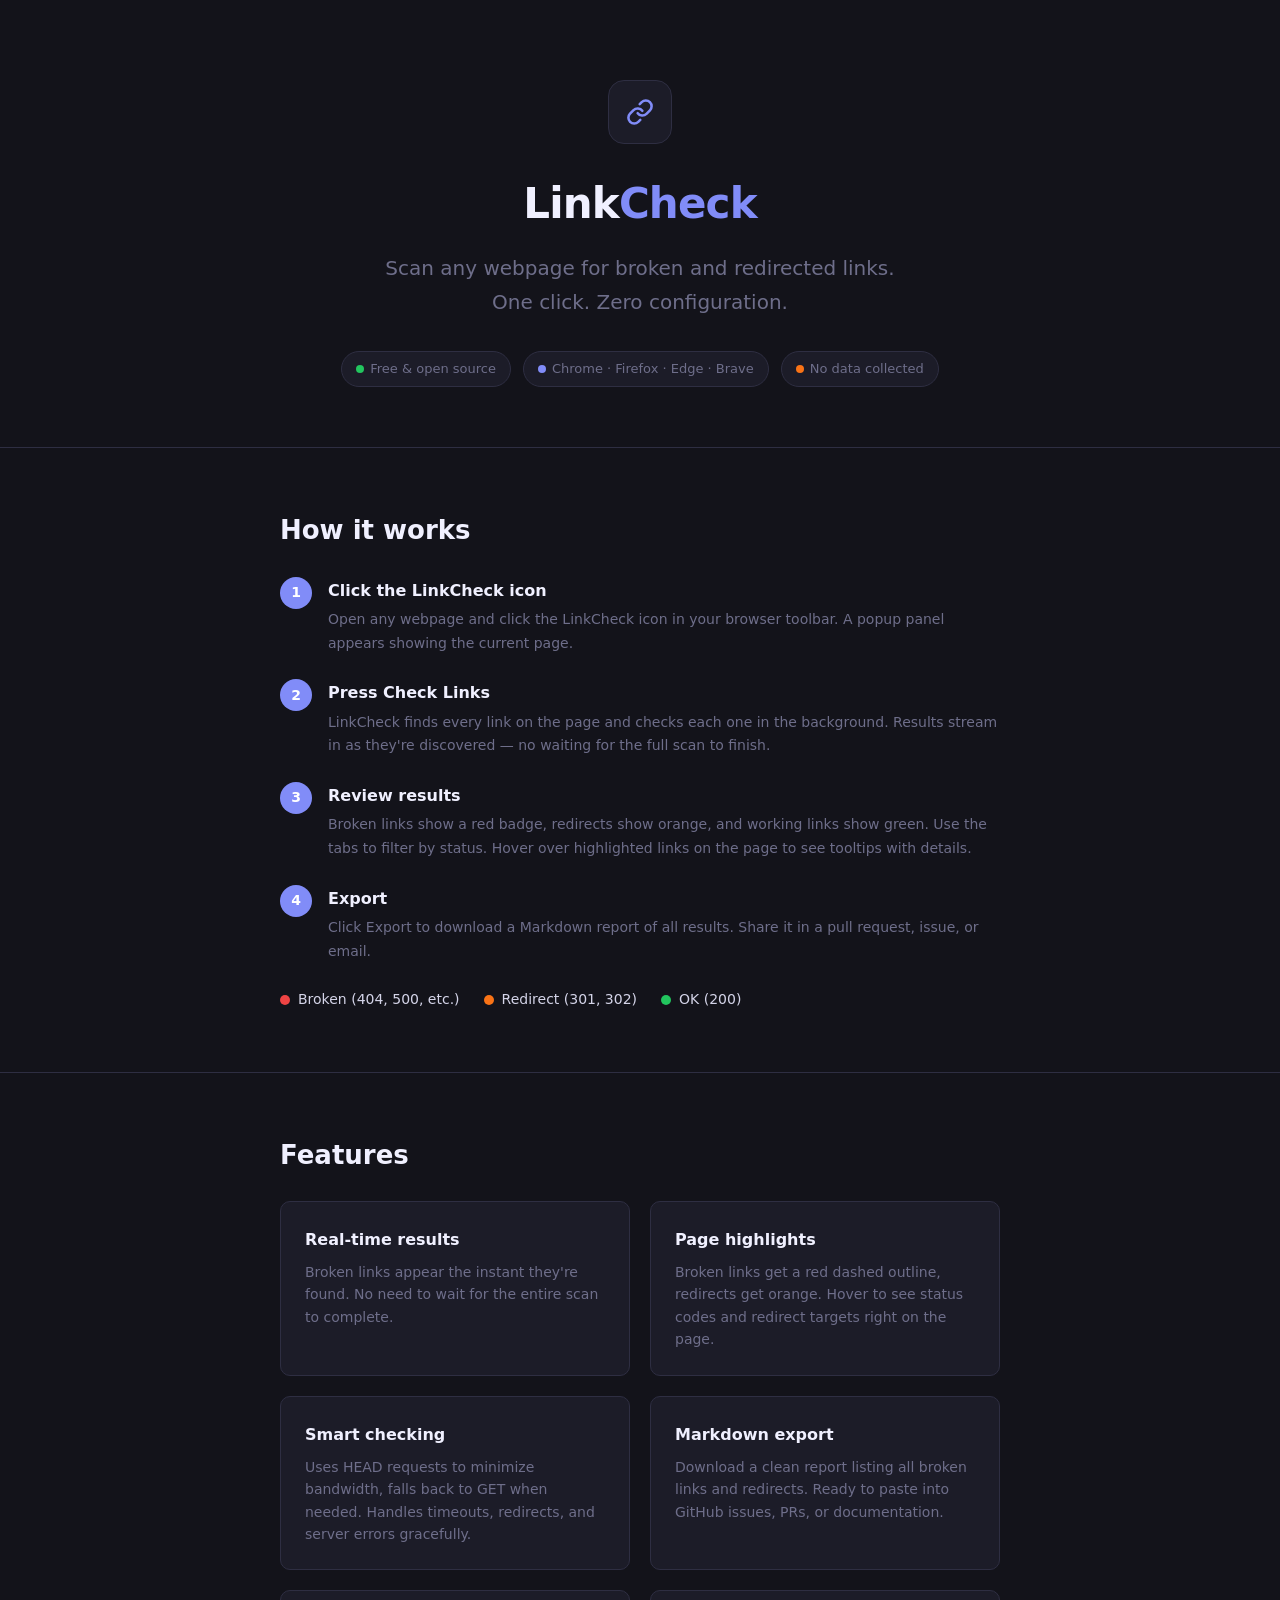
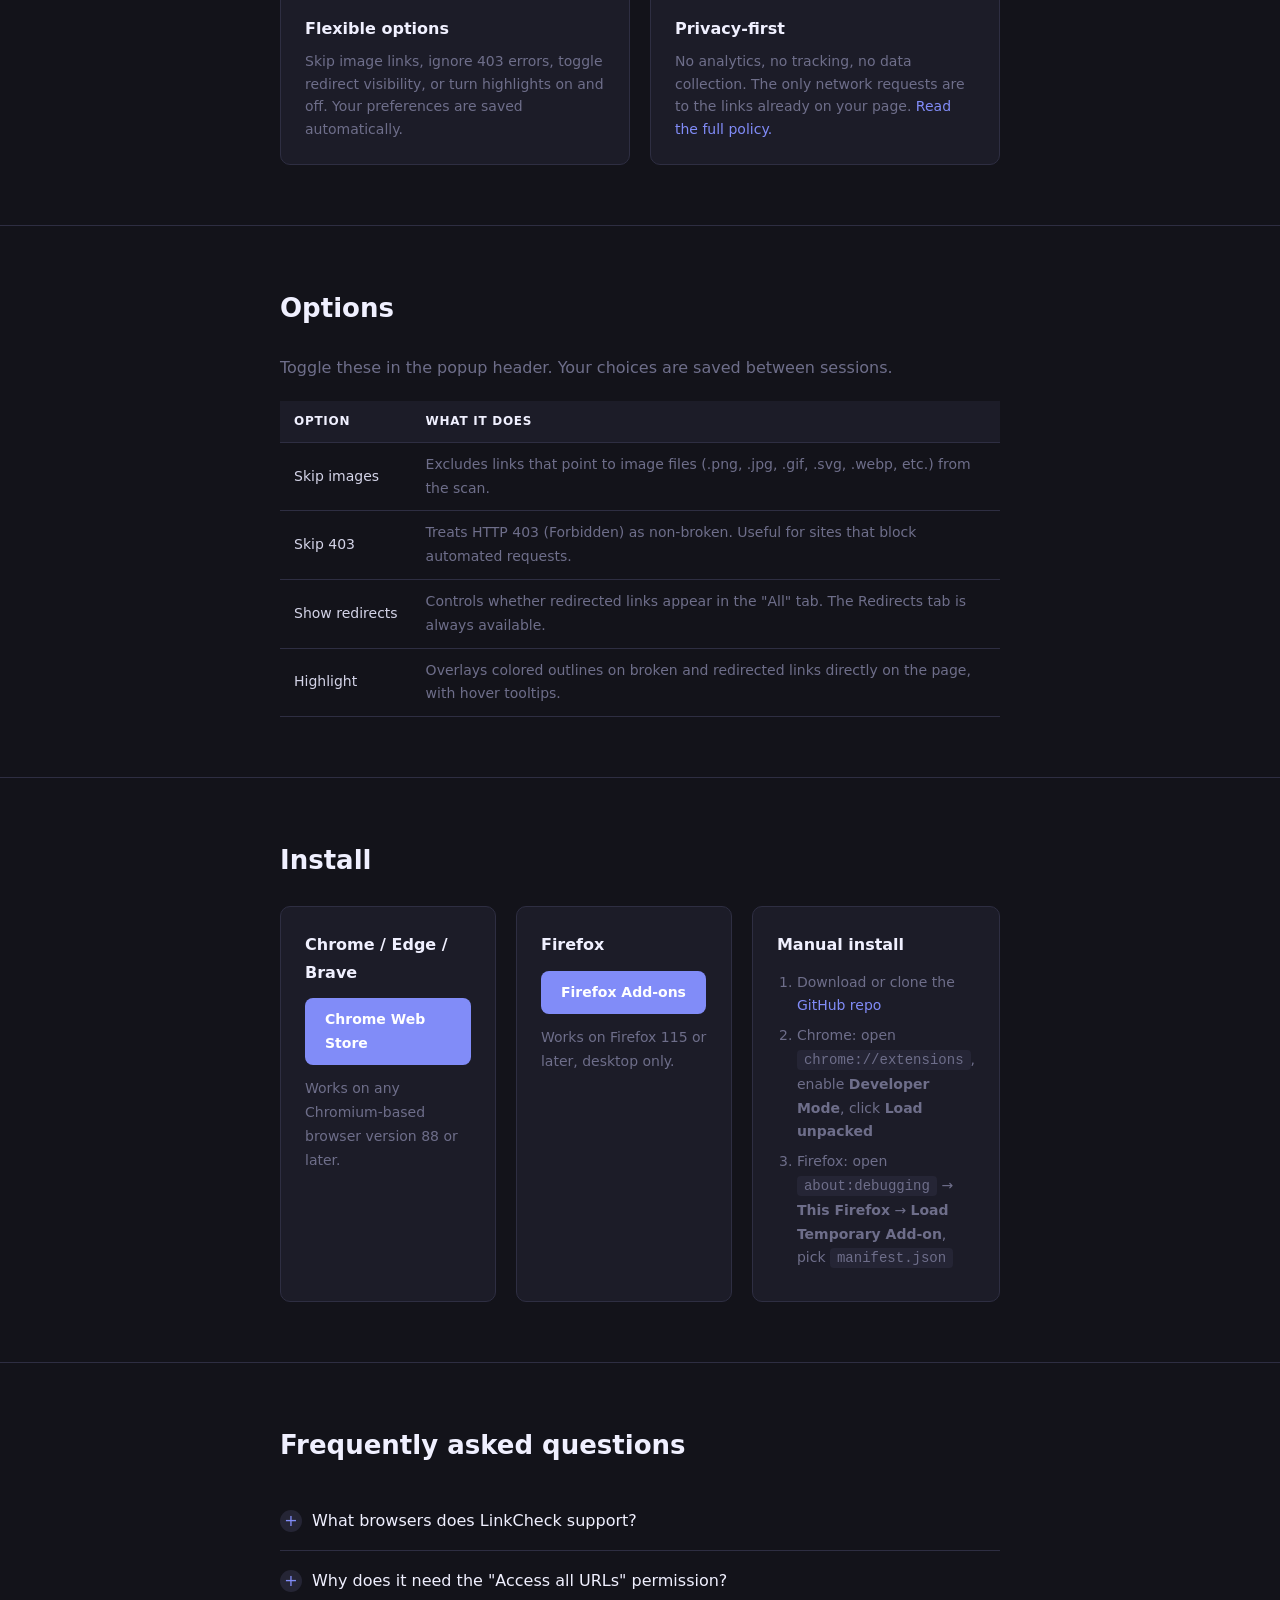
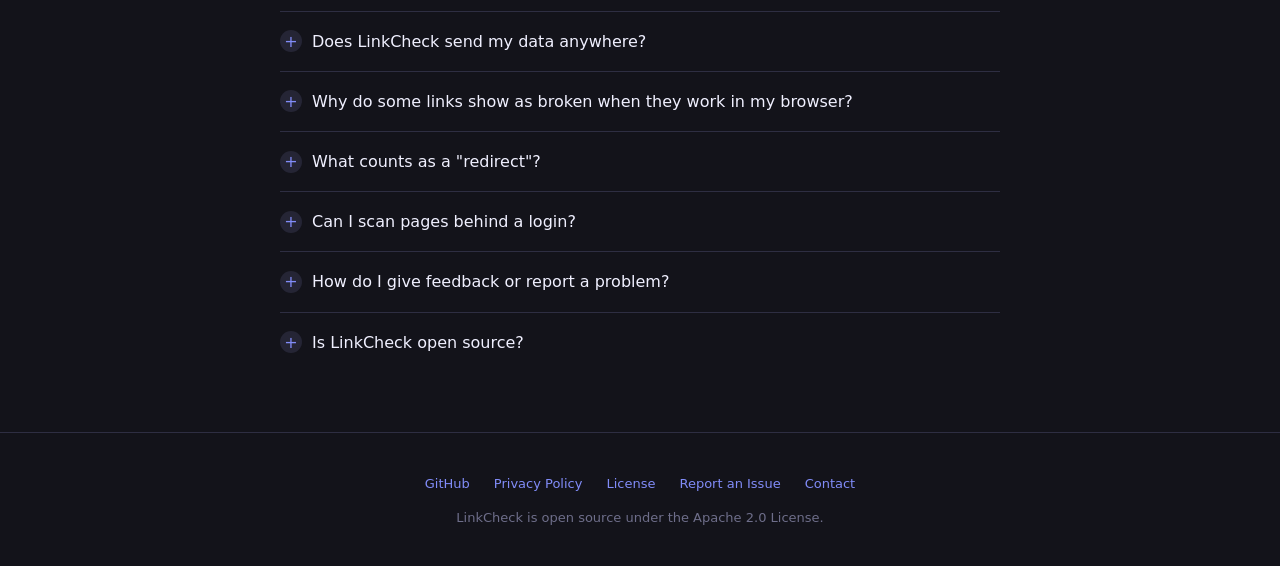
==== commit 7ba9044d: "Add Firefox support: manifest, build script, README/site updates" ====
--- a/index.html
+++ b/index.html
@@ -3,8 +3,8 @@
 <head>
   <meta charset="UTF-8">
   <meta name="viewport" content="width=device-width, initial-scale=1">
-  <title>LinkCheck — Broken Link Scanner for Chrome</title>
-  <meta name="description" content="A free, open source Chrome extension that scans any webpage for broken and redirected links. One click to audit. Zero configuration.">
+  <title>LinkCheck — Broken Link Scanner for Chrome &amp; Firefox</title>
+  <meta name="description" content="A free, open source browser extension for Chrome and Firefox that scans any webpage for broken and redirected links. One click to audit. Zero configuration.">
   <style>
     :root {
       --bg: #13131a;
@@ -220,10 +220,10 @@
     /* ─── Install ─────────────────────────────────── */
     .install-options {
       display: grid;
-      grid-template-columns: 1fr 1fr;
+      grid-template-columns: 1fr 1fr 1fr;
       gap: 20px;
     }
-    @media (max-width: 600px) {
+    @media (max-width: 720px) {
       .install-options { grid-template-columns: 1fr; }
     }
     .install-card {
@@ -321,6 +321,7 @@
       justify-content: center;
       gap: 24px;
       margin-bottom: 12px;
+      flex-wrap: wrap;
     }
   </style>
 </head>
@@ -338,7 +339,7 @@
     <p class="tagline">Scan any webpage for broken and redirected links. One click. Zero configuration.</p>
     <div class="hero-badges">
       <span class="badge"><span class="badge-dot" style="background:var(--ok)"></span> Free &amp; open source</span>
-      <span class="badge"><span class="badge-dot" style="background:var(--accent)"></span> Chrome / Edge / Brave</span>
+      <span class="badge"><span class="badge-dot" style="background:var(--accent)"></span> Chrome · Firefox · Edge · Brave</span>
       <span class="badge"><span class="badge-dot" style="background:var(--redirect)"></span> No data collected</span>
     </div>
   </div>
@@ -440,18 +441,21 @@
       <h2>Install</h2>
       <div class="install-options">
         <div class="install-card">
-          <h3>Chrome Web Store</h3>
-          <p><a class="btn-store" href="https://chromewebstore.google.com/detail/linkcheck/mcedpgkgnkcnaamkggligoahjackaghd">Install LinkCheck</a></p>
-          <p style="margin-top:12px;">Works on Chrome, Edge, Brave, and other Chromium browsers.</p>
+          <h3>Chrome / Edge / Brave</h3>
+          <p><a class="btn-store" href="https://chromewebstore.google.com/detail/linkcheck/mcedpgkgnkcnaamkggligoahjackaghd">Chrome Web Store</a></p>
+          <p style="margin-top:12px;">Works on any Chromium-based browser version 88 or later.</p>
         </div>
         <div class="install-card">
-          <h3>Manual install (developer)</h3>
+          <h3>Firefox</h3>
+          <p><a class="btn-store" href="https://addons.mozilla.org/firefox/addon/linkcheck/">Firefox Add-ons</a></p>
+          <p style="margin-top:12px;">Works on Firefox 115 or later, desktop only.</p>
+        </div>
+        <div class="install-card">
+          <h3>Manual install</h3>
           <ol>
             <li>Download or clone the <a href="https://github.com/gameshoutout/linkcheck">GitHub repo</a></li>
-            <li>Open Chrome and go to <code>chrome://extensions</code></li>
-            <li>Enable <strong>Developer Mode</strong> (top-right toggle)</li>
-            <li>Click <strong>Load unpacked</strong> and select the project folder</li>
-            <li>The LinkCheck icon appears in your toolbar</li>
+            <li>Chrome: open <code>chrome://extensions</code>, enable <strong>Developer Mode</strong>, click <strong>Load unpacked</strong></li>
+            <li>Firefox: open <code>about:debugging</code> → <strong>This Firefox</strong> → <strong>Load Temporary Add-on</strong>, pick <code>manifest.json</code></li>
           </ol>
         </div>
       </div>
@@ -465,7 +469,7 @@
 
       <details>
         <summary>What browsers does LinkCheck support?</summary>
-        <p>LinkCheck works on Chrome, Microsoft Edge, Brave, and any Chromium-based browser (version 88 or later). Firefox and Safari are not currently supported.</p>
+        <p>LinkCheck works on Chrome, Microsoft Edge, Brave, and any Chromium-based browser (version 88 or later), and on Firefox 115 or later. Safari is not currently supported.</p>
       </details>
 
       <details>
@@ -495,7 +499,7 @@
 
       <details>
         <summary>How do I give feedback or report a problem?</summary>
-        <p>Just send an email to <a href="mailto:support@gameshoutout.com?subject=LinkCheck%20%E2%80%94%20Feedback">support@gameshoutout.com</a> — we'd love to hear from you. You can also leave a review on the Chrome Web Store.</p>
+        <p>Just send an email to <a href="mailto:support@gameshoutout.com?subject=LinkCheck%20%E2%80%94%20Feedback">support@gameshoutout.com</a> — we'd love to hear from you. You can also leave a review on the Chrome Web Store or Firefox Add-ons.</p>
       </details>
 
       <details>
